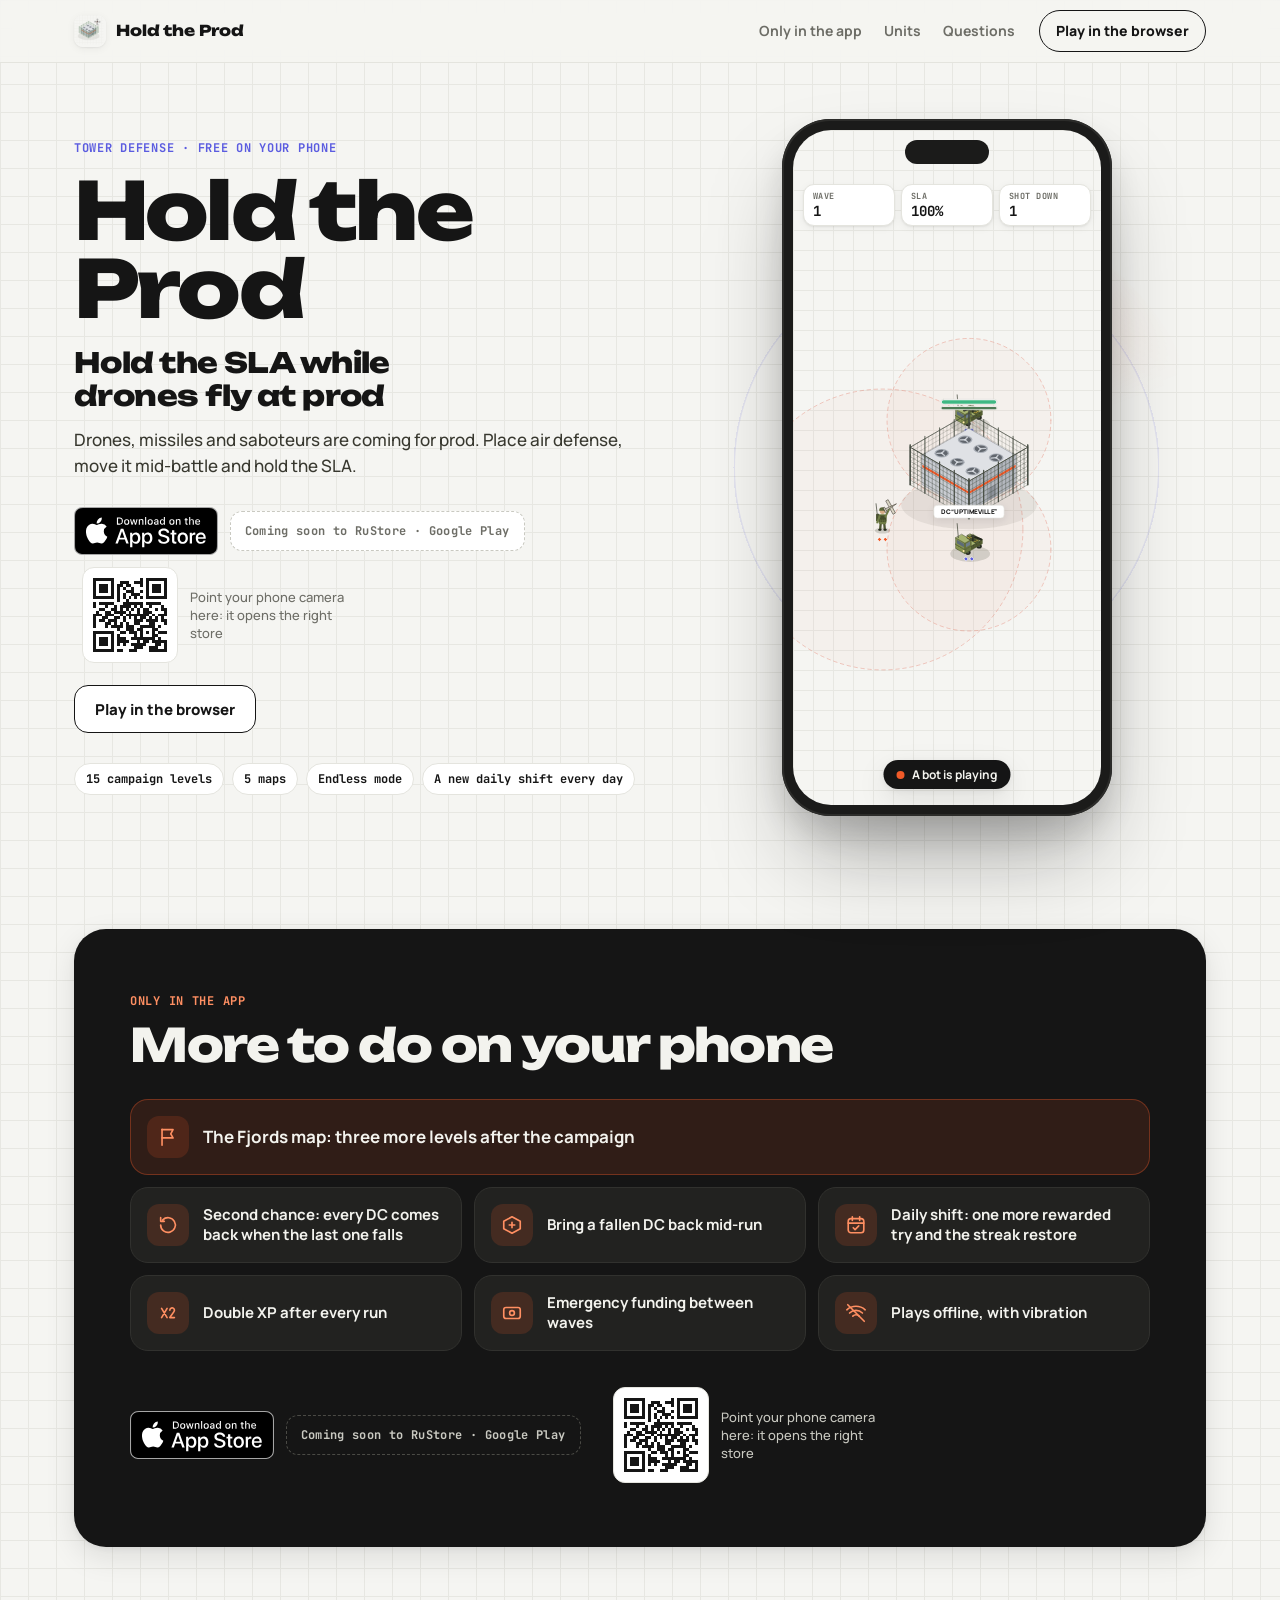
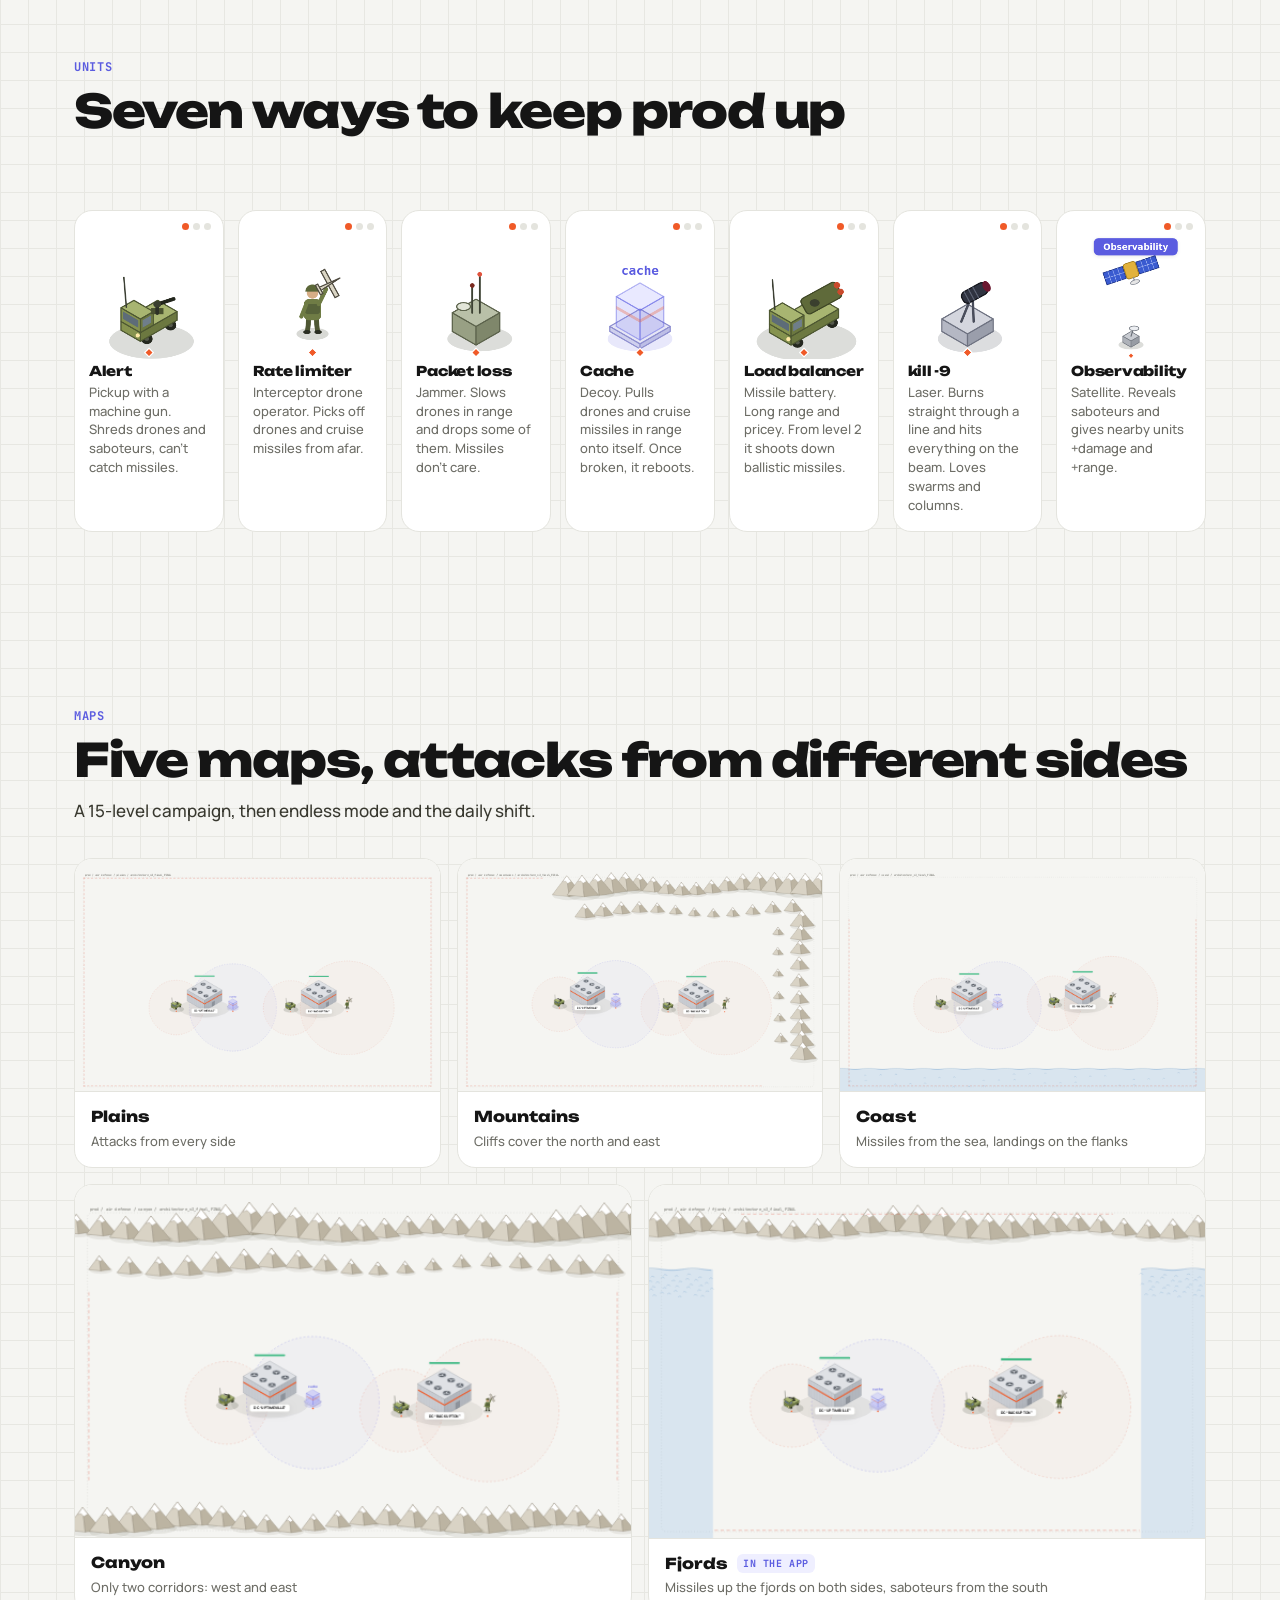
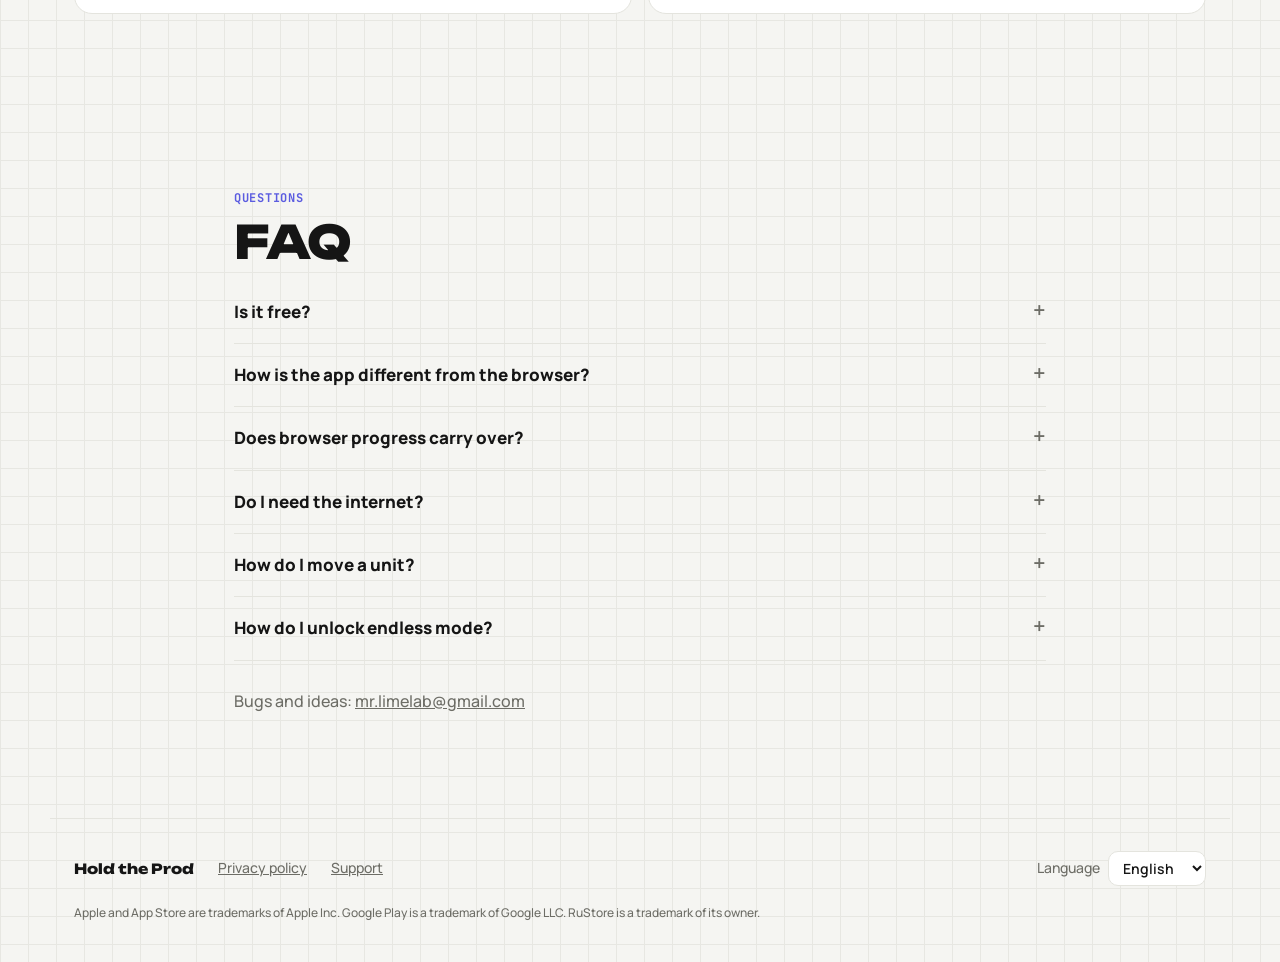
==== index.html @ 1a493202 "Обновление сайта" ====
<!doctype html>
<html lang="ru">
<head>
<meta charset="utf-8">
<meta name="viewport" content="width=device-width, initial-scale=1, viewport-fit=cover">
<title>Собес в бигтех — tower defense про оборону датацентра</title>
<meta name="description" content="Дроны, ракеты и диверсанты летят на прод. Расставляйте ПВО, двигайте её прямо в бою и держите SLA. Бесплатно в RuStore, App Store и Google Play.">
<meta name="theme-color" content="#f5f5f2">
<link rel="canonical" href="https://derzhiprod.ru/">
<link rel="icon" type="image/png" href="./assets/icon-192-Cb7BPJ0n.png">
<link rel="apple-touch-icon" href="./assets/apple-touch-icon-CulRi4L_.png">
<meta property="og:type" content="website">
<meta property="og:site_name" content="Собес в бигтех">
<meta property="og:title" content="Собес в бигтех — tower defense про оборону датацентра">
<meta property="og:description" content="Дроны, ракеты и диверсанты летят на прод. Расставляйте ПВО, двигайте её прямо в бою и держите SLA.">
<meta property="og:url" content="https://derzhiprod.ru/">
<meta property="og:image" content="https://derzhiprod.ru/og.png">
<meta property="og:image:width" content="1024">
<meta property="og:image:height" content="500">
<meta name="twitter:card" content="summary_large_image">
<meta name="apple-itunes-app" content="app-id=6823739955">
  <script type="module" crossorigin src="./assets/index-CvbjSA_q.js"></script>
  <link rel="modulepreload" crossorigin href="./assets/text-DWmyIHHG.js">
  <link rel="stylesheet" crossorigin href="./assets/text-DIE9NiNs.css">
</head>
<body data-landing>
<header class="nav">
  <a class="logo" href="./" aria-label="Собес в бигтех"><img src="./assets/icon-192-Cb7BPJ0n.png" alt="" width="32" height="32"><span data-ui="title">Собес в бигтех</span></a>
  <nav class="links">
    <a href="#app" data-t="app.eyebrow">Только в приложении</a>
    <a href="#units" data-t="units.eyebrow">Юниты</a>
    <a href="#faq" data-t="faq.eyebrow">Вопросы</a>
  </nav>
  <a class="nav-play" href="./play/" data-t="hero.playWeb">Играть в браузере</a>
</header>

<main>
  <section class="hero">
    <div class="hero-text">
      <div class="eyebrow" data-t="hero.eyebrow">Tower defense · бесплатно на телефоне</div>
      <h1 data-ui="title">Собес в бигтех</h1>
      <p class="tagline" data-t="hero.tagline">Держите SLA, пока на&nbsp;прод летят дроны</p>
      <p class="lead" data-ui="lead">Дроны, ракеты и диверсанты идут на прод. Расставляйте ПВО, двигайте её прямо в бою и держите SLA.</p>
      <div class="get" id="heroGet">
        <noscript>
          <a href="https://www.rustore.ru/catalog/app/ru.gomerge.holdtheprod">RuStore</a> ·
          <a href="https://apps.apple.com/app/id6823739955">App Store</a> ·
          <a href="https://play.google.com/store/apps/details?id=ru.gomerge.holdtheprod">Google Play</a>
        </noscript>
      </div>
      <div class="web">
        <a class="play" id="play" href="./play/" data-t="hero.playWeb">Играть в браузере</a>
      </div>
      <ul class="facts">
        <li data-t="facts.0">15 уровней кампании</li>
        <li data-t="facts.1">5 карт</li>
        <li data-t="facts.2">Бесконечный режим</li>
        <li data-t="facts.3">Смена дня каждый день</li>
      </ul>
    </div>

    <div class="stage">
      <div class="radar" aria-hidden="true"></div>
      <div class="phone">
        <div class="screen">
          <canvas id="battle" aria-label="Бой, который играет бот"></canvas>
          <div class="phud" aria-hidden="true">
            <span><small data-ui="wave">Волна</small><b id="hWave">0</b></span>
            <span><small>SLA</small><b id="hSla">100%</b></span>
            <span><small data-ui="kills">Сбито</small><b id="hKills">0</b></span>
          </div>
          <div class="live"><i></i><span data-t="hero.bot">Играет бот</span></div>
          <div class="bot-end" id="botEnd" hidden><b id="botEndText"></b><div class="get" id="endGet"></div></div>
          <button class="watch" id="watch" type="button" hidden data-t="hero.watch">▶ Смотреть бой</button>
        </div>
      </div>
    </div>
  </section>

  <section class="sec app" id="app">
    <div class="eyebrow" data-t="app.eyebrow">Только в приложении</div>
    <h2 data-t="app.title">Больше возможностей в телефоне</h2>
    <ul class="perks" id="perks"></ul>
    <div class="get-row"><div class="get" id="appGet"></div><figure class="qr" id="appQr" hidden></figure></div>
  </section>

  <section class="sec" id="units">
    <div class="eyebrow" data-t="units.eyebrow">Юниты</div>
    <h2 data-t="units.title">Семь способов не уронить прод</h2>
    <p class="sec-lead" data-t="units.lead">Каждый юнит качается до 3-го уровня. Наведите на карточку или коснитесь её, чтобы увидеть уровни.</p>
    <div class="units" id="unitCards"></div>
  </section>

  <section class="sec" id="maps">
    <div class="eyebrow" data-t="maps.eyebrow">Карты</div>
    <h2 data-t="maps.title">Пять карт, атаки с разных сторон</h2>
    <p class="sec-lead" data-t="maps.lead">Кампания из 15 уровней, а после неё — бесконечный режим и ежедневная смена.</p>
    <div class="maps" id="mapThumbs"></div>
  </section>

  <section class="sec faq" id="faq">
    <div class="eyebrow" data-t="faq.eyebrow">Вопросы</div>
    <h2 data-t="faq.title">Частые вопросы</h2>
    <details><summary data-t="faq.items.0.0">Это бесплатно?</summary><p data-t="faq.items.0.1">Да, игра бесплатная.</p></details>
    <details><summary data-t="faq.items.1.0">Чем приложение отличается от браузера?</summary><p data-t="faq.items.1.1">Игра та же, но в приложении есть карта «Фьорды» — ещё три уровня после кампании. Ещё там есть второй шанс, можно поднять упавший ДЦ и взять лишнюю попытку в «Смене дня». И оно работает без интернета.</p></details>
    <details><summary data-t="faq.items.2.0">Перенесётся ли прогресс из браузера?</summary><p data-t="faq.items.2.1">Нет. Прогресс хранится на устройстве, в приложении карьера начнётся заново.</p></details>
    <details><summary data-t="faq.items.3.0">Нужен ли интернет?</summary><p data-t="faq.items.3.1">В приложении нет, игра полностью работает офлайн.</p></details>
    <details><summary data-t="faq.items.4.0">Как переставить юнит?</summary><p data-t="faq.items.4.1">Перетащите его на новое место. Там он несколько секунд разворачивается и не стреляет, это видно по кольцу над ним.</p></details>
    <details><summary data-t="faq.items.5.0">Как открыть бесконечный режим?</summary><p data-t="faq.items.5.1">Пройдите три уровня карты «Равнина» в кампании.</p></details>
    <p class="contact"><span data-t="faq.contact">Ошибки и предложения:</span> <a href="mailto:mr.limelab@gmail.com">mr.limelab@gmail.com</a></p>
  </section>
</main>

<footer class="foot">
  <div class="foot-row">
    <span class="logo-sm" data-ui="title">Собес в бигтех</span>
    <a href="./privacy.html" data-t="footer.privacy">Политика конфиденциальности</a>
    <a href="./info/" data-t="footer.support">Поддержка</a>
    <label class="lang"><span data-t="footer.lang">Язык</span> <select id="lang"></select></label>
  </div>
  <p class="legal" data-t="footer.legal">Apple и App Store — товарные знаки Apple Inc. Google Play — товарный знак Google LLC. RuStore — товарный знак своего правообладателя.</p>
</footer>

<div class="dock" id="dock" hidden><div class="get" id="dockGet"></div></div>
</body>
</html>
---- assets/text-DIE9NiNs.css ----
@font-face{font-family:Unbounded;font-style:normal;font-display:swap;font-weight:700;src:url(./unbounded-cyrillic-700-normal-BnWDpkfm.woff2) format("woff2");unicode-range:U+0301,U+0400-045F,U+0490-0491,U+04B0-04B1,U+2116}@font-face{font-family:Unbounded;font-style:normal;font-display:swap;font-weight:700;src:url(./unbounded-latin-700-normal-CaoNriVp.woff2) format("woff2");unicode-range:U+0000-00FF,U+0131,U+0152-0153,U+02BB-02BC,U+02C6,U+02DA,U+02DC,U+0304,U+0308,U+0329,U+2000-206F,U+20AC,U+2122,U+2191,U+2193,U+2212,U+2215,U+FEFF,U+FFFD}@font-face{font-family:Unbounded;font-style:normal;font-display:swap;font-weight:800;src:url(./unbounded-cyrillic-800-normal--HlTIRd4.woff2) format("woff2");unicode-range:U+0301,U+0400-045F,U+0490-0491,U+04B0-04B1,U+2116}@font-face{font-family:Unbounded;font-style:normal;font-display:swap;font-weight:800;src:url(./unbounded-latin-800-normal-CN2Hxyoo.woff2) format("woff2");unicode-range:U+0000-00FF,U+0131,U+0152-0153,U+02BB-02BC,U+02C6,U+02DA,U+02DC,U+0304,U+0308,U+0329,U+2000-206F,U+20AC,U+2122,U+2191,U+2193,U+2212,U+2215,U+FEFF,U+FFFD}@font-face{font-family:Manrope;font-style:normal;font-display:swap;font-weight:500;src:url(./manrope-cyrillic-500-normal-B1OEZity.woff2) format("woff2");unicode-range:U+0301,U+0400-045F,U+0490-0491,U+04B0-04B1,U+2116}@font-face{font-family:Manrope;font-style:normal;font-display:swap;font-weight:500;src:url(./manrope-latin-500-normal-BYYD-dBL.woff2) format("woff2");unicode-range:U+0000-00FF,U+0131,U+0152-0153,U+02BB-02BC,U+02C6,U+02DA,U+02DC,U+0304,U+0308,U+0329,U+2000-206F,U+20AC,U+2122,U+2191,U+2193,U+2212,U+2215,U+FEFF,U+FFFD}@font-face{font-family:Manrope;font-style:normal;font-display:swap;font-weight:600;src:url(./manrope-cyrillic-600-normal-DvRl3Mj-.woff2) format("woff2");unicode-range:U+0301,U+0400-045F,U+0490-0491,U+04B0-04B1,U+2116}@font-face{font-family:Manrope;font-style:normal;font-display:swap;font-weight:600;src:url(./manrope-latin-600-normal-4f0koTD-.woff2) format("woff2");unicode-range:U+0000-00FF,U+0131,U+0152-0153,U+02BB-02BC,U+02C6,U+02DA,U+02DC,U+0304,U+0308,U+0329,U+2000-206F,U+20AC,U+2122,U+2191,U+2193,U+2212,U+2215,U+FEFF,U+FFFD}@font-face{font-family:Manrope;font-style:normal;font-display:swap;font-weight:700;src:url(./manrope-cyrillic-700-normal-Dw_fZAg2.woff2) format("woff2");unicode-range:U+0301,U+0400-045F,U+0490-0491,U+04B0-04B1,U+2116}@font-face{font-family:Manrope;font-style:normal;font-display:swap;font-weight:700;src:url(./manrope-latin-700-normal-BZp_XxE4.woff2) format("woff2");unicode-range:U+0000-00FF,U+0131,U+0152-0153,U+02BB-02BC,U+02C6,U+02DA,U+02DC,U+0304,U+0308,U+0329,U+2000-206F,U+20AC,U+2122,U+2191,U+2193,U+2212,U+2215,U+FEFF,U+FFFD}@font-face{font-family:Manrope;font-style:normal;font-display:swap;font-weight:800;src:url(./manrope-cyrillic-800-normal-AvdZ5mAV.woff2) format("woff2");unicode-range:U+0301,U+0400-045F,U+0490-0491,U+04B0-04B1,U+2116}@font-face{font-family:Manrope;font-style:normal;font-display:swap;font-weight:800;src:url(./manrope-latin-800-normal-BfWYOv1c.woff2) format("woff2");unicode-range:U+0000-00FF,U+0131,U+0152-0153,U+02BB-02BC,U+02C6,U+02DA,U+02DC,U+0304,U+0308,U+0329,U+2000-206F,U+20AC,U+2122,U+2191,U+2193,U+2212,U+2215,U+FEFF,U+FFFD}@font-face{font-family:JetBrains Mono;font-style:normal;font-display:swap;font-weight:500;src:url(./jetbrains-mono-cyrillic-500-normal-DmUKJPL_.woff2) format("woff2");unicode-range:U+0301,U+0400-045F,U+0490-0491,U+04B0-04B1,U+2116}@font-face{font-family:JetBrains Mono;font-style:normal;font-display:swap;font-weight:500;src:url(./jetbrains-mono-latin-500-normal-BWZEU5yA.woff2) format("woff2");unicode-range:U+0000-00FF,U+0131,U+0152-0153,U+02BB-02BC,U+02C6,U+02DA,U+02DC,U+0304,U+0308,U+0329,U+2000-206F,U+20AC,U+2122,U+2191,U+2193,U+2212,U+2215,U+FEFF,U+FFFD}@font-face{font-family:JetBrains Mono;font-style:normal;font-display:swap;font-weight:700;src:url(./jetbrains-mono-cyrillic-700-normal-BWTpRfYl.woff2) format("woff2");unicode-range:U+0301,U+0400-045F,U+0490-0491,U+04B0-04B1,U+2116}@font-face{font-family:JetBrains Mono;font-style:normal;font-display:swap;font-weight:700;src:url(./jetbrains-mono-latin-700-normal-BYuf6tUa.woff2) format("woff2");unicode-range:U+0000-00FF,U+0131,U+0152-0153,U+02BB-02BC,U+02C6,U+02DA,U+02DC,U+0304,U+0308,U+0329,U+2000-206F,U+20AC,U+2122,U+2191,U+2193,U+2212,U+2215,U+FEFF,U+FFFD}@font-face{font-family:Manrope;font-style:normal;font-display:swap;font-weight:500;src:url(./manrope-latin-ext-500-normal-dm74KBQw.woff2) format("woff2");unicode-range:U+20BD}@font-face{font-family:Manrope;font-style:normal;font-display:swap;font-weight:600;src:url(./manrope-latin-ext-600-normal-_gBojHdJ.woff2) format("woff2");unicode-range:U+20BD}@font-face{font-family:Manrope;font-style:normal;font-display:swap;font-weight:700;src:url(./manrope-latin-ext-700-normal-DYOwVNan.woff2) format("woff2");unicode-range:U+20BD}@font-face{font-family:Manrope;font-style:normal;font-display:swap;font-weight:800;src:url(./manrope-latin-ext-800-normal-DdFx7KEb.woff2) format("woff2");unicode-range:U+20BD}@font-face{font-family:JetBrains Mono;font-style:normal;font-display:swap;font-weight:500;src:url(./jetbrains-mono-latin-ext-500-normal-Cut-4mMH.woff2) format("woff2");unicode-range:U+20BD}@font-face{font-family:JetBrains Mono;font-style:normal;font-display:swap;font-weight:700;src:url(./jetbrains-mono-latin-ext-700-normal-CZipNAKV.woff2) format("woff2");unicode-range:U+20BD}:root{--paper:#f5f5f2;--grid:#e7e7e2;--ink:#151515;--muted:#6d6d66;--panel:#ffffff;--line:#e4e4de;--hover:#f3f3ef;--orange:#f05a28;--mint:#3fb883;--violet:#5b5ce0;--violet-soft:#efefff;--danger:#e0533d;--display:"Unbounded","Arial Black",system-ui,sans-serif;--body:"Manrope",system-ui,-apple-system,"Segoe UI",sans-serif;--mono:"JetBrains Mono",ui-monospace,Menlo,monospace;--sh-s:0 1px 2px rgba(20,20,20,.06),0 2px 8px rgba(20,20,20,.05);--sh-m:0 10px 30px rgba(20,20,20,.1),0 2px 6px rgba(20,20,20,.06);color-scheme:light}*{box-sizing:border-box}[hidden]{display:none!important}html{-webkit-text-size-adjust:100%;text-size-adjust:100%;scroll-behavior:smooth;scroll-padding-top:72px}body{margin:0;background-color:var(--paper);background-image:linear-gradient(var(--grid) 1px,transparent 1px),linear-gradient(90deg,var(--grid) 1px,transparent 1px);background-size:28px 28px;color:var(--ink);font:16px/1.55 var(--body);overflow-x:hidden}a{color:inherit}img{max-width:100%}button{font-family:inherit;color:inherit}:focus-visible{outline:2px solid var(--violet);outline-offset:3px;border-radius:6px}.eyebrow{font:700 12px var(--mono);letter-spacing:.06em;text-transform:uppercase;color:var(--violet)}.nav{position:sticky;top:0;z-index:20;display:flex;align-items:center;gap:24px;padding:10px max(24px,calc((100% - 1180px)/2 + 24px));background:#f5f5f2db;-webkit-backdrop-filter:blur(10px);backdrop-filter:blur(10px);border-bottom:1px solid var(--line)}.logo{display:flex;align-items:center;gap:10px;text-decoration:none;font:800 15px var(--display);letter-spacing:-.01em;white-space:nowrap}.logo img{border-radius:9px;box-shadow:var(--sh-s)}.links{display:flex;gap:22px;margin-left:auto}.links a{text-decoration:none;font-weight:700;font-size:14px;color:var(--muted)}.links a:hover{color:var(--ink)}.nav-play{text-decoration:none;font-weight:800;font-size:14px;padding:9px 16px;border-radius:999px;border:1.5px solid var(--ink);white-space:nowrap;transition:background .15s,color .15s}.nav-play:hover{background:var(--ink);color:var(--panel)}.hero{display:grid;grid-template-columns:minmax(0,1.05fr) minmax(0,.95fr);gap:40px;align-items:center;max-width:1180px;margin:0 auto;padding:40px 24px 72px;min-height:calc(100svh - 58px)}.hero h1{font:800 clamp(44px,6.2vw,84px)/.98 var(--display);letter-spacing:-.035em;margin:16px 0 18px;text-wrap:balance}.tagline{font:800 clamp(20px,2.2vw,28px)/1.2 var(--display);letter-spacing:-.02em;margin:0 0 14px;text-wrap:balance}.lead{font-size:17px;color:#38382f;max-width:50ch;margin:0 0 28px}.get{display:flex;flex-wrap:wrap;align-items:center;gap:12px}.badge{display:block;line-height:0;border-radius:9px;transition:transform .15s}.badge:hover{transform:translateY(-2px)}.badge img{height:48px;width:auto}.soon{display:inline-flex;align-items:center;min-height:40px;padding:6px 14px;border:1.5px dashed #c9c9c1;border-radius:12px;background:var(--panel);font:700 12px var(--mono);letter-spacing:.03em;color:var(--muted)}.qr{margin:0;display:flex;align-items:center;gap:12px;font-size:13px;line-height:1.4;color:var(--muted);max-width:270px}.qr img{width:96px;height:96px;flex:none;padding:4px;background:#fff;border:1px solid var(--line);border-radius:12px;image-rendering:pixelated}.hero .get .qr{margin-left:8px}.web{display:flex;flex-wrap:wrap;align-items:center;gap:8px 14px;margin-top:22px}.play{display:inline-flex;align-items:center;gap:10px;height:48px;padding:0 20px;border-radius:14px;border:1.5px solid var(--ink);font-weight:800;font-size:15px;text-decoration:none;background:var(--panel);transition:background .15s,color .15s}.play:hover,.no-store .play{background:var(--ink);color:var(--panel)}.no-store .play:before{content:"";width:9px;height:9px;border-radius:50%;background:var(--orange)}.facts{list-style:none;display:flex;flex-wrap:wrap;gap:8px;margin:30px 0 0;padding:0}.facts li{font:600 12px var(--mono);padding:7px 11px;border:1px solid var(--line);border-radius:999px;background:var(--panel)}.stage{position:relative;display:grid;place-items:center;min-height:min(720px,calc(100svh - 120px))}.radar{position:absolute;width:min(600px,100%);aspect-ratio:1;border-radius:50%;pointer-events:none;background:repeating-radial-gradient(circle,transparent 0 69px,rgba(91,92,224,.14) 70px 71px);-webkit-mask:radial-gradient(circle,#000 55%,transparent 72%);mask:radial-gradient(circle,#000 55%,transparent 72%)}.radar:after{content:"";position:absolute;inset:0;border-radius:50%;background:conic-gradient(from 0deg,#f05a2838,#f05a2800 70deg);animation:sweep 5s linear infinite}@keyframes sweep{to{transform:rotate(360deg)}}.phone{position:relative;width:min(330px,78vw);aspect-ratio:9/19;padding:11px;border-radius:48px;background:#1b1b1a;box-shadow:0 0 0 2px #2c2c2a inset,0 50px 90px -20px #14141461,0 18px 30px #1414141f;animation:float 7s ease-in-out infinite}.phone:before{content:"";position:absolute;z-index:3;top:21px;left:50%;width:84px;height:24px;margin-left:-42px;border-radius:14px;background:#1b1b1a}@keyframes float{50%{transform:translateY(-10px)}}.screen{position:relative;width:100%;height:100%;overflow:hidden;border-radius:38px;background-color:var(--paper);background-image:linear-gradient(var(--grid) 1px,transparent 1px),linear-gradient(90deg,var(--grid) 1px,transparent 1px);background-size:20px 20px}#battle{display:block;width:100%;height:100%}.phud{position:absolute;top:54px;left:10px;right:10px;display:flex;gap:6px;pointer-events:none}.phud span{flex:1;display:flex;flex-direction:column;padding:5px 9px;background:var(--panel);border:1px solid var(--line);border-radius:11px;box-shadow:var(--sh-s)}.phud small{font:700 8.5px var(--mono);letter-spacing:.06em;text-transform:uppercase;color:var(--muted)}.phud b{font:700 14px var(--mono);font-variant-numeric:tabular-nums}.live{position:absolute;left:50%;bottom:16px;transform:translate(-50%);display:flex;align-items:center;gap:8px;padding:6px 13px;border-radius:999px;background:var(--ink);color:#f3f3ee;font:700 12px var(--body);white-space:nowrap;box-shadow:var(--sh-m)}.live i{width:8px;height:8px;border-radius:50%;background:var(--orange);animation:blink 1.4s ease-in-out infinite}@keyframes blink{50%{opacity:.25}}.bot-end{position:absolute;inset:0;z-index:2;display:flex;flex-direction:column;align-items:center;justify-content:center;gap:16px;padding:28px;text-align:center;background:#f5f5f2e6;animation:fade .35s ease-out}.bot-end b{font:800 19px/1.25 var(--display);letter-spacing:-.02em;text-wrap:balance}.bot-end .get{justify-content:center}.bot-end .badge img{height:42px}.bot-end .soon{display:none}@keyframes fade{0%{opacity:0}}.watch{position:absolute;left:50%;top:50%;transform:translate(-50%,-50%);height:48px;padding:0 20px;border:0;border-radius:14px;background:var(--ink);color:var(--panel);font:800 15px var(--body);cursor:pointer;box-shadow:var(--sh-m)}.sec{max-width:1180px;margin:0 auto;padding:88px 24px}.sec h2{font:800 clamp(28px,3.6vw,46px)/1.05 var(--display);letter-spacing:-.03em;margin:12px 0 14px;text-wrap:balance}.sec-lead{max-width:62ch;color:#38382f;font-size:17px;margin:0 0 34px}.app{max-width:1132px;margin:24px auto;padding:64px 56px;border-radius:32px;background:var(--ink);color:#f3f3ee;box-shadow:var(--sh-m)}.app .eyebrow{color:#ff8f62}.app h2{margin-bottom:30px}.app .sec-lead{color:#c9c9c1}.perks{list-style:none;margin:0 0 36px;padding:0;display:grid;grid-template-columns:repeat(3,minmax(0,1fr));gap:12px}.perk{display:flex;align-items:center;gap:14px;padding:16px;border-radius:18px;background:#222220;border:1px solid #31312e;font-weight:700;font-size:15px;line-height:1.35}.perk.wide{grid-column:1/-1;background:#f05a281f;border-color:#f05a2859;font-size:17px}.pi{flex:none;display:grid;place-items:center;width:42px;height:42px;border-radius:12px;background:#f05a2829;color:#ff8f62}.pi svg{width:22px;height:22px;fill:none;stroke:currentColor;stroke-width:1.8;stroke-linecap:round;stroke-linejoin:round}.get-row{display:flex;flex-wrap:wrap;align-items:center;gap:20px 32px}.app .soon{background:transparent;border-color:#4a4a45;color:#c9c9c1}.app .qr{color:#c9c9c1}.units{display:grid;grid-template-columns:repeat(auto-fill,minmax(140px,1fr));gap:14px}.unit{position:relative;padding:10px 14px 16px;background:var(--panel);border:1px solid var(--line);border-radius:18px;cursor:pointer;transition:transform .2s,box-shadow .2s}.unit:hover{transform:translateY(-4px);box-shadow:var(--sh-m)}.unit canvas{display:block;width:100%;height:auto;aspect-ratio:130/150}.unit .lv{position:absolute;top:12px;right:12px;display:flex;gap:4px}.unit .lv i{width:7px;height:7px;border-radius:50%;background:var(--line)}.unit .lv i.on{background:var(--orange)}.unit h3{margin:4px 0;font:800 13.5px var(--display);letter-spacing:-.02em;overflow-wrap:break-word}.unit p{margin:0;font-size:13px;line-height:1.45;color:var(--muted)}.maps{display:grid;grid-template-columns:repeat(6,minmax(0,1fr));gap:16px}.map{grid-column:span 2}.map:nth-child(n+4){grid-column:span 3}.map{margin:0;overflow:hidden;background:var(--panel);border:1px solid var(--line);border-radius:18px}.map canvas{display:block;width:100%;height:auto;aspect-ratio:520/330;background:var(--paper)}.map figcaption{padding:12px 16px 16px;border-top:1px solid var(--line)}.map b{font:800 15px var(--display)}.map i{font:700 10px var(--mono);font-style:normal;text-transform:uppercase;letter-spacing:.06em;color:var(--violet);background:var(--violet-soft);padding:3px 6px;border-radius:6px;margin-left:6px;vertical-align:2px}.map span{display:block;font-size:13px;color:var(--muted);margin-top:2px}.faq{max-width:860px}.faq details{border-bottom:1px solid var(--line)}.faq summary{list-style:none;cursor:pointer;display:flex;justify-content:space-between;gap:16px;padding:18px 0;font-weight:800;font-size:17px}.faq summary::-webkit-details-marker{display:none}.faq summary:after{content:"+";font:600 22px/1 var(--body);color:var(--muted);transition:transform .2s}.faq details[open] summary:after{transform:rotate(45deg)}.faq details p{margin:0 0 18px;color:#38382f;max-width:65ch}.contact{margin-top:28px;color:var(--muted)}.foot{max-width:1180px;margin:0 auto;padding:32px 24px 40px;border-top:1px solid var(--line)}.foot-row{display:flex;flex-wrap:wrap;align-items:center;gap:12px 24px;font-size:14px}.foot-row a{color:var(--muted)}.logo-sm{font:800 14px var(--display)}.lang{margin-left:auto;display:flex;align-items:center;gap:8px;color:var(--muted)}.lang select{font:600 14px var(--body);padding:6px 10px;border-radius:10px;border:1px solid var(--line);background:var(--panel);color:var(--ink)}.legal{font-size:12px;color:var(--muted);margin:18px 0 0}.dock{position:fixed;z-index:30;left:12px;right:12px;bottom:max(12px,env(safe-area-inset-bottom));display:flex;justify-content:center;padding:10px;border-radius:18px;background:#fffffff0;-webkit-backdrop-filter:blur(10px);backdrop-filter:blur(10px);border:1px solid var(--line);box-shadow:var(--sh-m);animation:up .3s ease-out}.dock .get{justify-content:center}.dock .soon{display:none}@keyframes up{0%{transform:translateY(120%)}}.pre{opacity:0;transform:translateY(18px);transition:opacity .6s ease,transform .6s cubic-bezier(.2,.7,.2,1)}.pre.in{opacity:1;transform:none}.perk:nth-child(3n+2),.unit:nth-child(4n+2),.map:nth-child(3n+2){transition-delay:.08s}.perk:nth-child(3n),.unit:nth-child(4n+3),.map:nth-child(3n){transition-delay:.16s}.unit:nth-child(4n){transition-delay:.24s}@media(max-width:860px){.nav{gap:12px;padding:10px 16px}.links{display:none}.nav-play{margin-left:auto;padding:8px 12px;font-size:13px}.hero{grid-template-columns:minmax(0,1fr);gap:0;padding:18px 16px 40px;min-height:0}.hero-text{display:contents}.hero .eyebrow{order:1}.hero h1{order:2;font-size:clamp(38px,11vw,56px);margin:10px 0}.tagline{order:3;font-size:19px}.stage{order:4;min-height:0;margin:6px 0 18px}.hero .get{order:5}.web{order:6;margin-top:16px}.lead{order:7;margin:22px 0 0;font-size:16px}.facts{order:8;margin-top:18px}.radar{display:none}.phone{width:100%;aspect-ratio:auto;height:min(56svh,520px);padding:0;border-radius:24px;background:none;box-shadow:var(--sh-m);animation:none}.phone:before{display:none}.screen{border-radius:24px;border:1px solid var(--line)}.phud{top:10px}.badge img{height:52px}.sec{padding:56px 16px}.app{margin:8px;padding:40px 20px;border-radius:24px}.perks{grid-template-columns:minmax(0,1fr)}.units{grid-template-columns:repeat(2,minmax(0,1fr));gap:10px}.maps{grid-template-columns:minmax(0,1fr)}.map,.map:nth-child(n+4){grid-column:auto}.foot{padding-bottom:110px}.lang{margin-left:0}}@media(prefers-reduced-motion:reduce){html{scroll-behavior:auto}.radar:after,.phone,.live i,.bot-end,.dock{animation:none}.pre{opacity:1;transform:none;transition:none}}.get-page{min-height:100svh;display:flex;flex-direction:column;align-items:center;justify-content:center;gap:16px;padding:24px;text-align:center}.get-page h1{margin:0;font:800 28px/1.1 var(--display);letter-spacing:-.02em}.get-page p{margin:0;color:var(--muted)}.get-page .get{justify-content:center}.get-icon{border-radius:22px;box-shadow:var(--sh-m)}
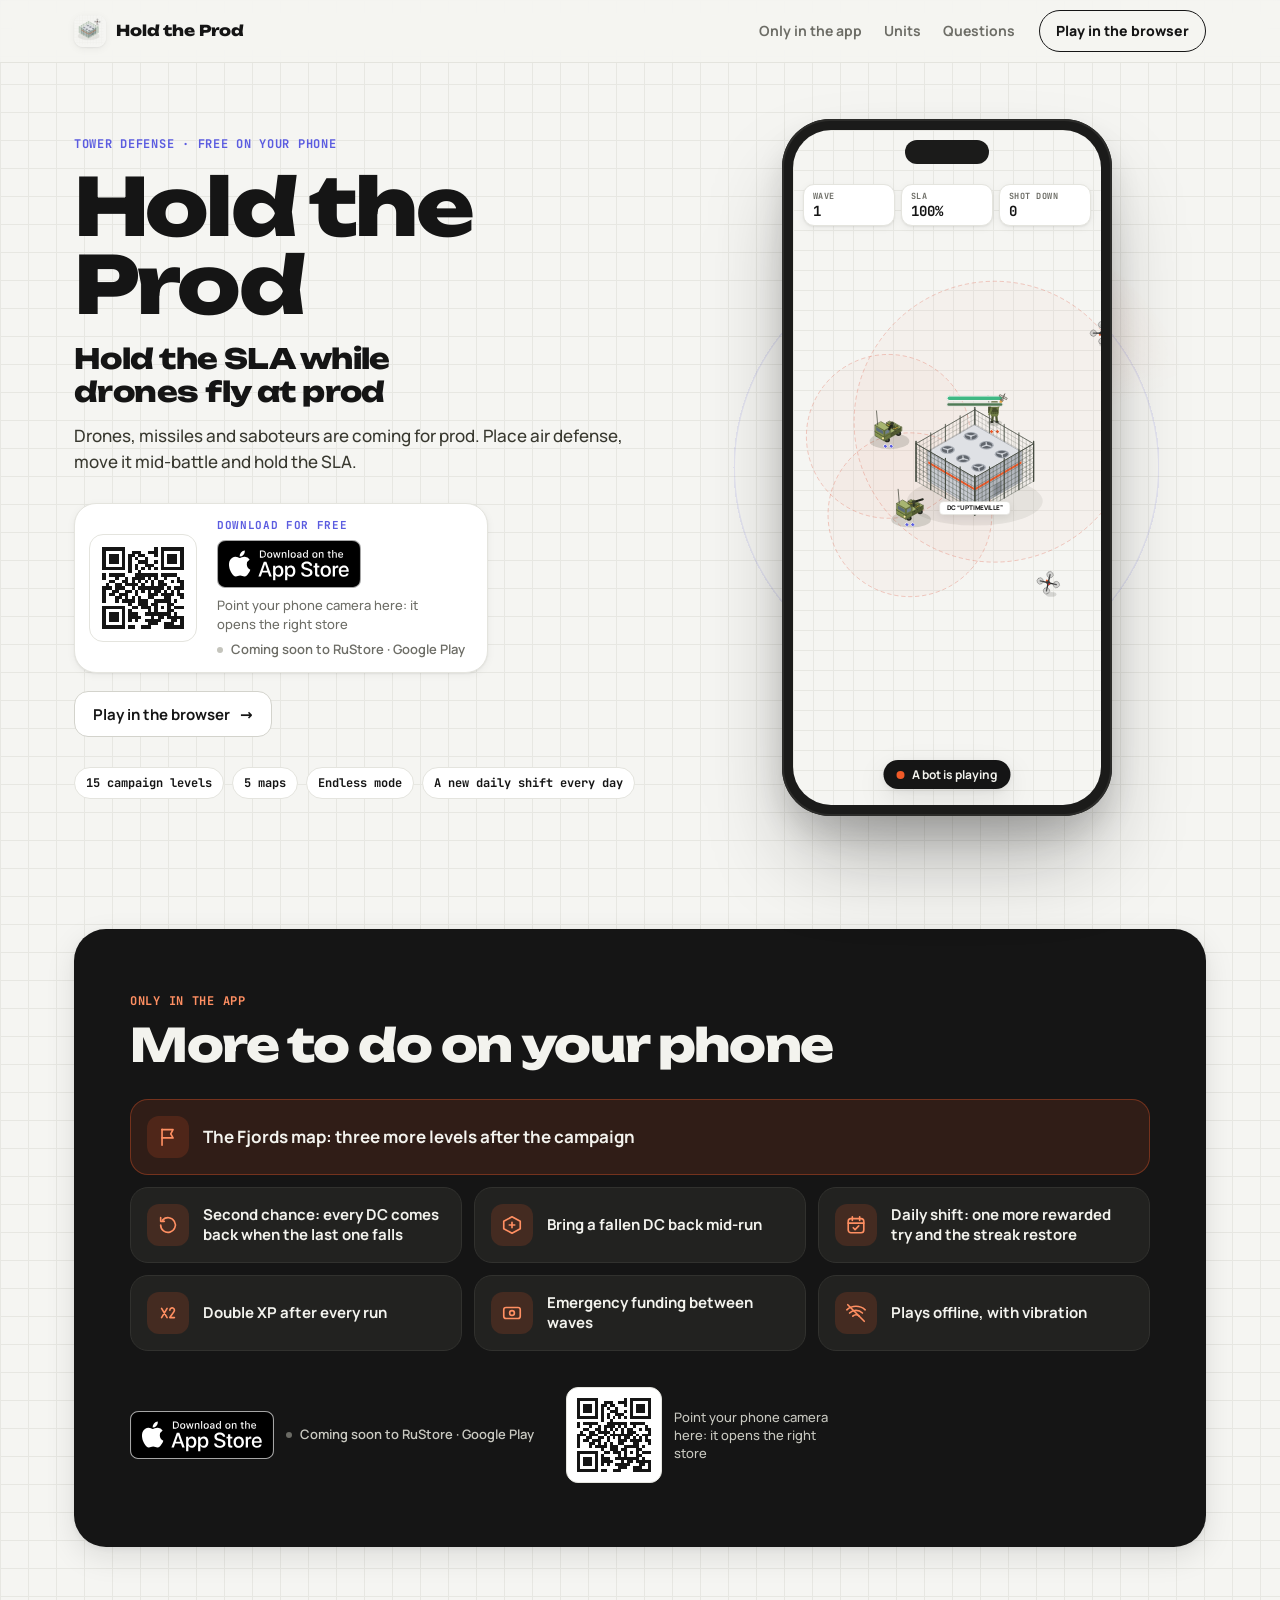
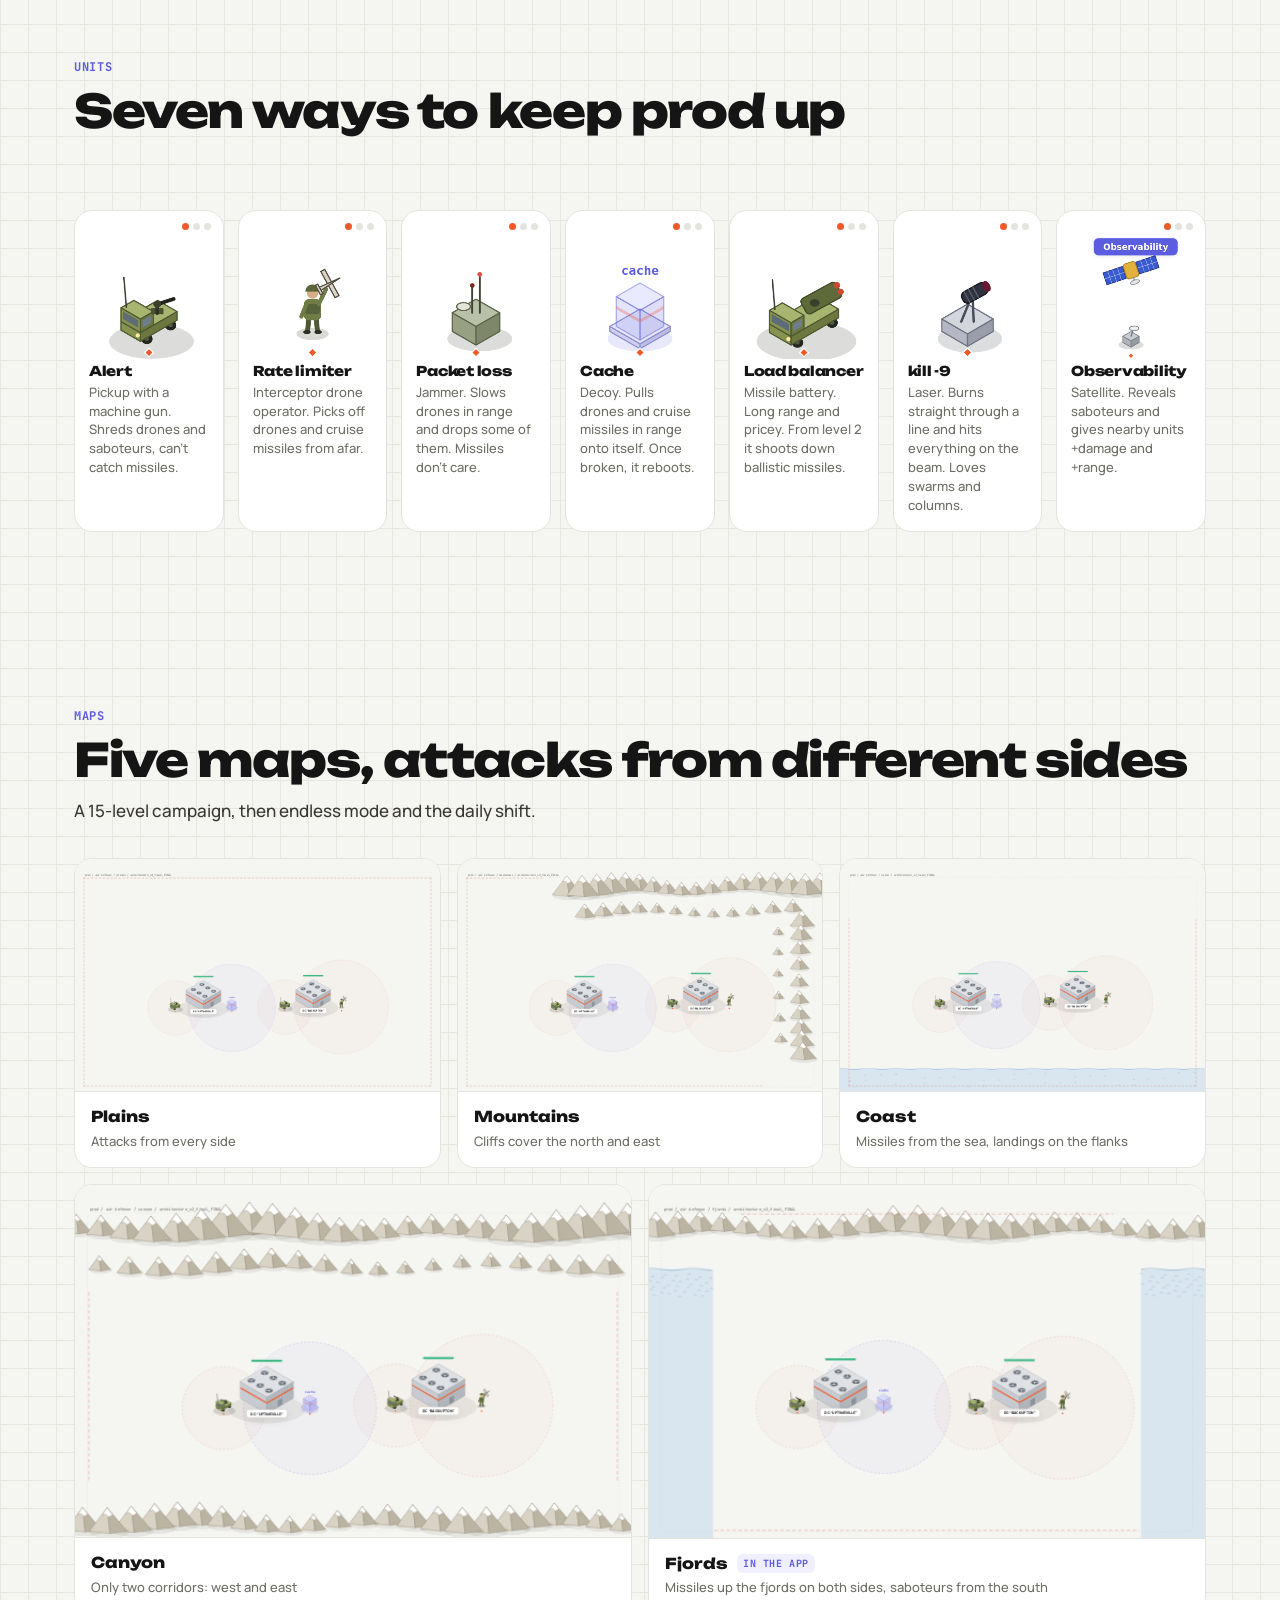
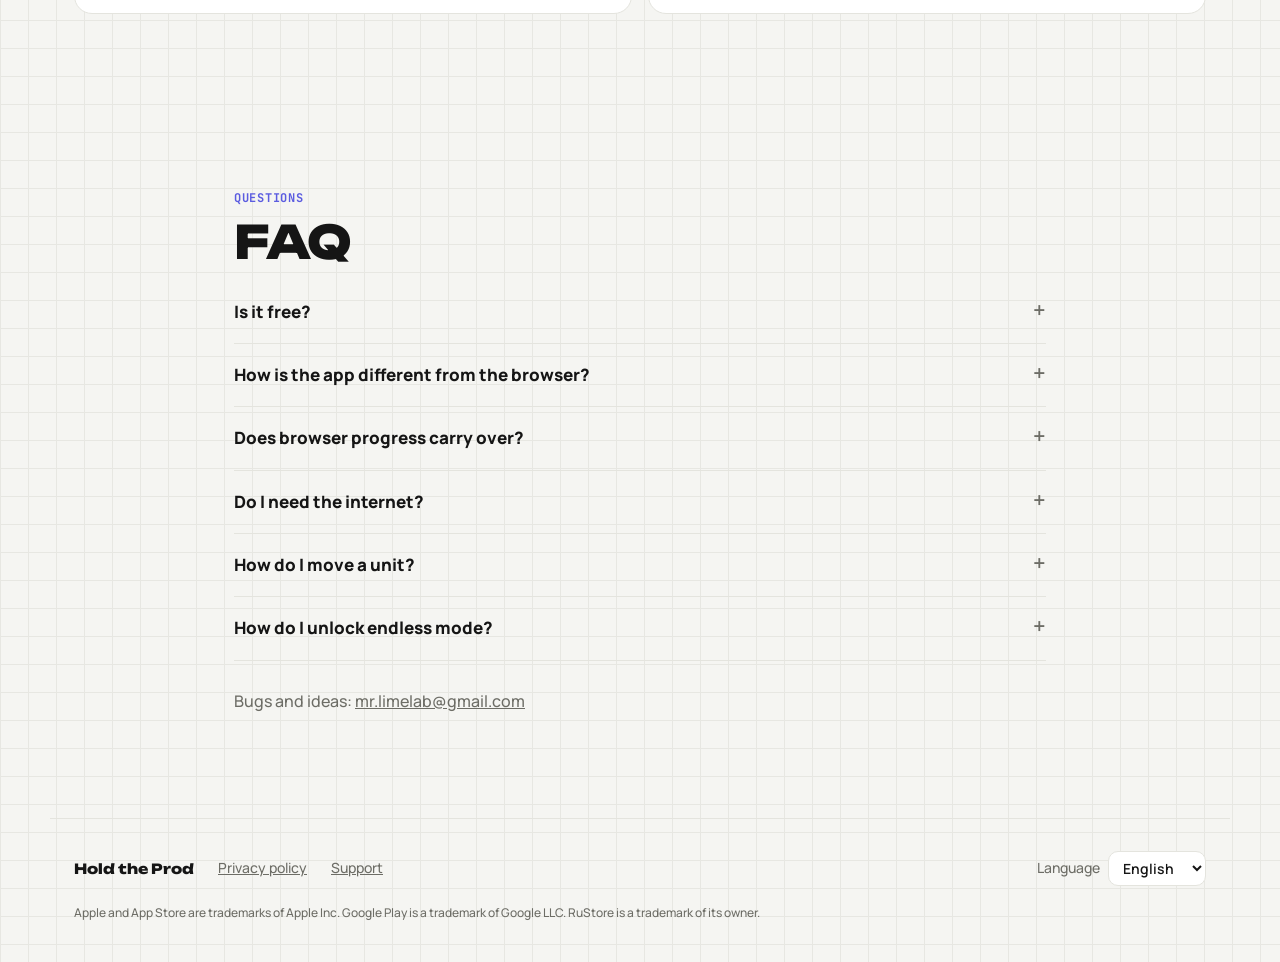
==== commit 0901206d: "Обновление сайта" ====
--- a/index.html
+++ b/index.html
@@ -19,9 +19,9 @@
 <meta property="og:image:height" content="500">
 <meta name="twitter:card" content="summary_large_image">
 <meta name="apple-itunes-app" content="app-id=6823739955">
-  <script type="module" crossorigin src="./assets/index-CvbjSA_q.js"></script>
-  <link rel="modulepreload" crossorigin href="./assets/text-DWmyIHHG.js">
-  <link rel="stylesheet" crossorigin href="./assets/text-DIE9NiNs.css">
+  <script type="module" crossorigin src="./assets/index-D5YZamWx.js"></script>
+  <link rel="modulepreload" crossorigin href="./assets/text-o81k3Hlo.js">
+  <link rel="stylesheet" crossorigin href="./assets/text-f6hk7N0g.css">
 </head>
 <body data-landing>
 <header class="nav">
@@ -41,7 +41,7 @@
       <h1 data-ui="title">Собес в бигтех</h1>
       <p class="tagline" data-t="hero.tagline">Держите SLA, пока на&nbsp;прод летят дроны</p>
       <p class="lead" data-ui="lead">Дроны, ракеты и диверсанты идут на прод. Расставляйте ПВО, двигайте её прямо в бою и держите SLA.</p>
-      <div class="get" id="heroGet">
+      <div class="hero-get" id="heroGet">
         <noscript>
           <a href="https://www.rustore.ru/catalog/app/ru.gomerge.holdtheprod">RuStore</a> ·
           <a href="https://apps.apple.com/app/id6823739955">App Store</a> ·
--- a/assets/text-f6hk7N0g.css
+++ b/assets/text-f6hk7N0g.css
@@ -0,0 +1 @@
+@font-face{font-family:Unbounded;font-style:normal;font-display:swap;font-weight:700;src:url(./unbounded-cyrillic-700-normal-BnWDpkfm.woff2) format("woff2");unicode-range:U+0301,U+0400-045F,U+0490-0491,U+04B0-04B1,U+2116}@font-face{font-family:Unbounded;font-style:normal;font-display:swap;font-weight:700;src:url(./unbounded-latin-700-normal-CaoNriVp.woff2) format("woff2");unicode-range:U+0000-00FF,U+0131,U+0152-0153,U+02BB-02BC,U+02C6,U+02DA,U+02DC,U+0304,U+0308,U+0329,U+2000-206F,U+20AC,U+2122,U+2191,U+2193,U+2212,U+2215,U+FEFF,U+FFFD}@font-face{font-family:Unbounded;font-style:normal;font-display:swap;font-weight:800;src:url(./unbounded-cyrillic-800-normal--HlTIRd4.woff2) format("woff2");unicode-range:U+0301,U+0400-045F,U+0490-0491,U+04B0-04B1,U+2116}@font-face{font-family:Unbounded;font-style:normal;font-display:swap;font-weight:800;src:url(./unbounded-latin-800-normal-CN2Hxyoo.woff2) format("woff2");unicode-range:U+0000-00FF,U+0131,U+0152-0153,U+02BB-02BC,U+02C6,U+02DA,U+02DC,U+0304,U+0308,U+0329,U+2000-206F,U+20AC,U+2122,U+2191,U+2193,U+2212,U+2215,U+FEFF,U+FFFD}@font-face{font-family:Manrope;font-style:normal;font-display:swap;font-weight:500;src:url(./manrope-cyrillic-500-normal-B1OEZity.woff2) format("woff2");unicode-range:U+0301,U+0400-045F,U+0490-0491,U+04B0-04B1,U+2116}@font-face{font-family:Manrope;font-style:normal;font-display:swap;font-weight:500;src:url(./manrope-latin-500-normal-BYYD-dBL.woff2) format("woff2");unicode-range:U+0000-00FF,U+0131,U+0152-0153,U+02BB-02BC,U+02C6,U+02DA,U+02DC,U+0304,U+0308,U+0329,U+2000-206F,U+20AC,U+2122,U+2191,U+2193,U+2212,U+2215,U+FEFF,U+FFFD}@font-face{font-family:Manrope;font-style:normal;font-display:swap;font-weight:600;src:url(./manrope-cyrillic-600-normal-DvRl3Mj-.woff2) format("woff2");unicode-range:U+0301,U+0400-045F,U+0490-0491,U+04B0-04B1,U+2116}@font-face{font-family:Manrope;font-style:normal;font-display:swap;font-weight:600;src:url(./manrope-latin-600-normal-4f0koTD-.woff2) format("woff2");unicode-range:U+0000-00FF,U+0131,U+0152-0153,U+02BB-02BC,U+02C6,U+02DA,U+02DC,U+0304,U+0308,U+0329,U+2000-206F,U+20AC,U+2122,U+2191,U+2193,U+2212,U+2215,U+FEFF,U+FFFD}@font-face{font-family:Manrope;font-style:normal;font-display:swap;font-weight:700;src:url(./manrope-cyrillic-700-normal-Dw_fZAg2.woff2) format("woff2");unicode-range:U+0301,U+0400-045F,U+0490-0491,U+04B0-04B1,U+2116}@font-face{font-family:Manrope;font-style:normal;font-display:swap;font-weight:700;src:url(./manrope-latin-700-normal-BZp_XxE4.woff2) format("woff2");unicode-range:U+0000-00FF,U+0131,U+0152-0153,U+02BB-02BC,U+02C6,U+02DA,U+02DC,U+0304,U+0308,U+0329,U+2000-206F,U+20AC,U+2122,U+2191,U+2193,U+2212,U+2215,U+FEFF,U+FFFD}@font-face{font-family:Manrope;font-style:normal;font-display:swap;font-weight:800;src:url(./manrope-cyrillic-800-normal-AvdZ5mAV.woff2) format("woff2");unicode-range:U+0301,U+0400-045F,U+0490-0491,U+04B0-04B1,U+2116}@font-face{font-family:Manrope;font-style:normal;font-display:swap;font-weight:800;src:url(./manrope-latin-800-normal-BfWYOv1c.woff2) format("woff2");unicode-range:U+0000-00FF,U+0131,U+0152-0153,U+02BB-02BC,U+02C6,U+02DA,U+02DC,U+0304,U+0308,U+0329,U+2000-206F,U+20AC,U+2122,U+2191,U+2193,U+2212,U+2215,U+FEFF,U+FFFD}@font-face{font-family:JetBrains Mono;font-style:normal;font-display:swap;font-weight:500;src:url(./jetbrains-mono-cyrillic-500-normal-DmUKJPL_.woff2) format("woff2");unicode-range:U+0301,U+0400-045F,U+0490-0491,U+04B0-04B1,U+2116}@font-face{font-family:JetBrains Mono;font-style:normal;font-display:swap;font-weight:500;src:url(./jetbrains-mono-latin-500-normal-BWZEU5yA.woff2) format("woff2");unicode-range:U+0000-00FF,U+0131,U+0152-0153,U+02BB-02BC,U+02C6,U+02DA,U+02DC,U+0304,U+0308,U+0329,U+2000-206F,U+20AC,U+2122,U+2191,U+2193,U+2212,U+2215,U+FEFF,U+FFFD}@font-face{font-family:JetBrains Mono;font-style:normal;font-display:swap;font-weight:700;src:url(./jetbrains-mono-cyrillic-700-normal-BWTpRfYl.woff2) format("woff2");unicode-range:U+0301,U+0400-045F,U+0490-0491,U+04B0-04B1,U+2116}@font-face{font-family:JetBrains Mono;font-style:normal;font-display:swap;font-weight:700;src:url(./jetbrains-mono-latin-700-normal-BYuf6tUa.woff2) format("woff2");unicode-range:U+0000-00FF,U+0131,U+0152-0153,U+02BB-02BC,U+02C6,U+02DA,U+02DC,U+0304,U+0308,U+0329,U+2000-206F,U+20AC,U+2122,U+2191,U+2193,U+2212,U+2215,U+FEFF,U+FFFD}@font-face{font-family:Manrope;font-style:normal;font-display:swap;font-weight:500;src:url(./manrope-latin-ext-500-normal-dm74KBQw.woff2) format("woff2");unicode-range:U+20BD}@font-face{font-family:Manrope;font-style:normal;font-display:swap;font-weight:600;src:url(./manrope-latin-ext-600-normal-_gBojHdJ.woff2) format("woff2");unicode-range:U+20BD}@font-face{font-family:Manrope;font-style:normal;font-display:swap;font-weight:700;src:url(./manrope-latin-ext-700-normal-DYOwVNan.woff2) format("woff2");unicode-range:U+20BD}@font-face{font-family:Manrope;font-style:normal;font-display:swap;font-weight:800;src:url(./manrope-latin-ext-800-normal-DdFx7KEb.woff2) format("woff2");unicode-range:U+20BD}@font-face{font-family:JetBrains Mono;font-style:normal;font-display:swap;font-weight:500;src:url(./jetbrains-mono-latin-ext-500-normal-Cut-4mMH.woff2) format("woff2");unicode-range:U+20BD}@font-face{font-family:JetBrains Mono;font-style:normal;font-display:swap;font-weight:700;src:url(./jetbrains-mono-latin-ext-700-normal-CZipNAKV.woff2) format("woff2");unicode-range:U+20BD}:root{--paper:#f5f5f2;--grid:#e7e7e2;--ink:#151515;--muted:#6d6d66;--panel:#ffffff;--line:#e4e4de;--hover:#f3f3ef;--orange:#f05a28;--mint:#3fb883;--violet:#5b5ce0;--violet-soft:#efefff;--danger:#e0533d;--display:"Unbounded","Arial Black",system-ui,sans-serif;--body:"Manrope",system-ui,-apple-system,"Segoe UI",sans-serif;--mono:"JetBrains Mono",ui-monospace,Menlo,monospace;--sh-s:0 1px 2px rgba(20,20,20,.06),0 2px 8px rgba(20,20,20,.05);--sh-m:0 10px 30px rgba(20,20,20,.1),0 2px 6px rgba(20,20,20,.06);color-scheme:light}*{box-sizing:border-box}[hidden]{display:none!important}html{-webkit-text-size-adjust:100%;text-size-adjust:100%;scroll-behavior:smooth;scroll-padding-top:72px}body{margin:0;background-color:var(--paper);background-image:linear-gradient(var(--grid) 1px,transparent 1px),linear-gradient(90deg,var(--grid) 1px,transparent 1px);background-size:28px 28px;color:var(--ink);font:16px/1.55 var(--body);overflow-x:hidden}a{color:inherit}img{max-width:100%}button{font-family:inherit;color:inherit}:focus-visible{outline:2px solid var(--violet);outline-offset:3px;border-radius:6px}.eyebrow{font:700 12px var(--mono);letter-spacing:.06em;text-transform:uppercase;color:var(--violet)}.nav{position:sticky;top:0;z-index:20;display:flex;align-items:center;gap:24px;padding:10px max(24px,calc((100% - 1180px)/2 + 24px));background:#f5f5f2db;-webkit-backdrop-filter:blur(10px);backdrop-filter:blur(10px);border-bottom:1px solid var(--line)}.logo{display:flex;align-items:center;gap:10px;text-decoration:none;font:800 15px var(--display);letter-spacing:-.01em;white-space:nowrap}.logo img{border-radius:9px;box-shadow:var(--sh-s)}.links{display:flex;gap:22px;margin-left:auto}.links a{text-decoration:none;font-weight:700;font-size:14px;color:var(--muted)}.links a:hover{color:var(--ink)}.nav-play{text-decoration:none;font-weight:800;font-size:14px;padding:9px 16px;border-radius:999px;border:1.5px solid var(--ink);white-space:nowrap;transition:background .15s,color .15s}.nav-play:hover{background:var(--ink);color:var(--panel)}.hero{display:grid;grid-template-columns:minmax(0,1.05fr) minmax(0,.95fr);gap:40px;align-items:center;max-width:1180px;margin:0 auto;padding:40px 24px 72px;min-height:calc(100svh - 58px)}.hero h1{font:800 clamp(44px,6.2vw,84px)/.98 var(--display);letter-spacing:-.035em;margin:16px 0 18px;text-wrap:balance}.tagline{font:800 clamp(20px,2.2vw,28px)/1.2 var(--display);letter-spacing:-.02em;margin:0 0 14px;text-wrap:balance}.lead{font-size:17px;color:#38382f;max-width:50ch;margin:0 0 28px}.get{display:flex;flex-wrap:wrap;align-items:center;gap:12px}.badge{display:block;line-height:0;border-radius:9px;transition:transform .15s}.badge:hover{transform:translateY(-2px)}.badge img{height:48px;width:auto}.soon{margin:0;display:inline-flex;align-items:center;gap:8px;font-size:13px;font-weight:600;line-height:1.35;color:var(--muted)}.soon:before{content:"";width:6px;height:6px;flex:none;border-radius:50%;background:#c4c4bc}.qr{margin:0;display:flex;align-items:center;gap:12px;font-size:13px;line-height:1.4;color:var(--muted);max-width:270px}.qr img{width:96px;height:96px;flex:none;padding:4px;background:#fff;border:1px solid var(--line);border-radius:12px;image-rendering:pixelated}.get-card{display:inline-flex;align-items:center;gap:20px;max-width:100%;padding:14px 22px 14px 14px;background:var(--panel);border:1px solid var(--line);border-radius:22px;box-shadow:var(--sh-s)}.qr-img{width:108px;height:108px;flex:none;padding:6px;background:#fff;border:1px solid var(--line);border-radius:14px;image-rendering:pixelated}.get-main{display:flex;flex-direction:column;align-items:flex-start;gap:8px;min-width:0}.get-label{font:700 11px var(--mono);letter-spacing:.06em;text-transform:uppercase;color:var(--violet)}.get-note{margin:0;font-size:13px;line-height:1.4;color:var(--muted);max-width:30ch}.web{display:flex;flex-wrap:wrap;align-items:center;gap:8px 14px;margin-top:18px}.play{display:inline-flex;align-items:center;gap:10px;height:46px;padding:0 18px;border-radius:14px;border:1.5px solid #d3d3cc;font-weight:700;font-size:15px;text-decoration:none;background:var(--panel);transition:border-color .15s,background .15s,color .15s}.play:after{content:"→";font-weight:700;transition:transform .15s}.play:hover{border-color:var(--ink)}.play:hover:after{transform:translate(3px)}.no-store .play{background:var(--ink);border-color:var(--ink);color:var(--panel)}.no-store .play:before{content:"";width:9px;height:9px;border-radius:50%;background:var(--orange)}.facts{list-style:none;display:flex;flex-wrap:wrap;gap:8px;margin:30px 0 0;padding:0}.facts li{font:600 12px var(--mono);padding:7px 11px;border:1px solid var(--line);border-radius:999px;background:var(--panel)}.stage{position:relative;display:grid;place-items:center;min-height:min(720px,calc(100svh - 120px))}.radar{position:absolute;width:min(600px,100%);aspect-ratio:1;border-radius:50%;pointer-events:none;background:repeating-radial-gradient(circle,transparent 0 69px,rgba(91,92,224,.14) 70px 71px);-webkit-mask:radial-gradient(circle,#000 55%,transparent 72%);mask:radial-gradient(circle,#000 55%,transparent 72%)}.radar:after{content:"";position:absolute;inset:0;border-radius:50%;background:conic-gradient(from 0deg,#f05a2838,#f05a2800 70deg);animation:sweep 5s linear infinite}@keyframes sweep{to{transform:rotate(360deg)}}.phone{position:relative;width:min(330px,78vw);aspect-ratio:9/19;padding:11px;border-radius:48px;background:#1b1b1a;box-shadow:0 0 0 2px #2c2c2a inset,0 50px 90px -20px #14141461,0 18px 30px #1414141f;animation:float 7s ease-in-out infinite}.phone:before{content:"";position:absolute;z-index:3;top:21px;left:50%;width:84px;height:24px;margin-left:-42px;border-radius:14px;background:#1b1b1a}@keyframes float{50%{transform:translateY(-10px)}}.screen{position:relative;width:100%;height:100%;overflow:hidden;border-radius:38px;background-color:var(--paper);background-image:linear-gradient(var(--grid) 1px,transparent 1px),linear-gradient(90deg,var(--grid) 1px,transparent 1px);background-size:20px 20px}#battle{display:block;width:100%;height:100%}.phud{position:absolute;top:54px;left:10px;right:10px;display:flex;gap:6px;pointer-events:none}.phud span{flex:1;display:flex;flex-direction:column;padding:5px 9px;background:var(--panel);border:1px solid var(--line);border-radius:11px;box-shadow:var(--sh-s)}.phud small{font:700 8.5px var(--mono);letter-spacing:.06em;text-transform:uppercase;color:var(--muted)}.phud b{font:700 14px var(--mono);font-variant-numeric:tabular-nums}.live{position:absolute;left:50%;bottom:16px;transform:translate(-50%);display:flex;align-items:center;gap:8px;padding:6px 13px;border-radius:999px;background:var(--ink);color:#f3f3ee;font:700 12px var(--body);white-space:nowrap;box-shadow:var(--sh-m)}.live i{width:8px;height:8px;border-radius:50%;background:var(--orange);animation:blink 1.4s ease-in-out infinite}@keyframes blink{50%{opacity:.25}}.bot-end{position:absolute;inset:0;z-index:2;display:flex;flex-direction:column;align-items:center;justify-content:center;gap:16px;padding:28px;text-align:center;background:#f5f5f2e6;animation:fade .35s ease-out}.bot-end b{font:800 19px/1.25 var(--display);letter-spacing:-.02em;text-wrap:balance}.bot-end .get{justify-content:center}.bot-end .badge img{height:42px}.bot-end .soon{display:none}@keyframes fade{0%{opacity:0}}.watch{position:absolute;left:50%;top:50%;transform:translate(-50%,-50%);height:48px;padding:0 20px;border:0;border-radius:14px;background:var(--ink);color:var(--panel);font:800 15px var(--body);cursor:pointer;box-shadow:var(--sh-m)}.sec{max-width:1180px;margin:0 auto;padding:88px 24px}.sec h2{font:800 clamp(28px,3.6vw,46px)/1.05 var(--display);letter-spacing:-.03em;margin:12px 0 14px;text-wrap:balance}.sec-lead{max-width:62ch;color:#38382f;font-size:17px;margin:0 0 34px}.app{max-width:1132px;margin:24px auto;padding:64px 56px;border-radius:32px;background:var(--ink);color:#f3f3ee;box-shadow:var(--sh-m)}.app .eyebrow{color:#ff8f62}.app h2{margin-bottom:30px}.app .sec-lead{color:#c9c9c1}.perks{list-style:none;margin:0 0 36px;padding:0;display:grid;grid-template-columns:repeat(3,minmax(0,1fr));gap:12px}.perk{display:flex;align-items:center;gap:14px;padding:16px;border-radius:18px;background:#222220;border:1px solid #31312e;font-weight:700;font-size:15px;line-height:1.35}.perk.wide{grid-column:1/-1;background:#f05a281f;border-color:#f05a2859;font-size:17px}.pi{flex:none;display:grid;place-items:center;width:42px;height:42px;border-radius:12px;background:#f05a2829;color:#ff8f62}.pi svg{width:22px;height:22px;fill:none;stroke:currentColor;stroke-width:1.8;stroke-linecap:round;stroke-linejoin:round}.get-row{display:flex;flex-wrap:wrap;align-items:center;gap:20px 32px}.app .soon{color:#c9c9c1}.app .soon:before{background:#6a6a64}.app .qr{color:#c9c9c1}.units{display:grid;grid-template-columns:repeat(auto-fill,minmax(140px,1fr));gap:14px}.unit{position:relative;padding:10px 14px 16px;background:var(--panel);border:1px solid var(--line);border-radius:18px;cursor:pointer;transition:transform .2s,box-shadow .2s}.unit:hover{transform:translateY(-4px);box-shadow:var(--sh-m)}.unit canvas{display:block;width:100%;height:auto;aspect-ratio:130/150}.unit .lv{position:absolute;top:12px;right:12px;display:flex;gap:4px}.unit .lv i{width:7px;height:7px;border-radius:50%;background:var(--line)}.unit .lv i.on{background:var(--orange)}.unit h3{margin:4px 0;font:800 13.5px var(--display);letter-spacing:-.02em;overflow-wrap:break-word}.unit p{margin:0;font-size:13px;line-height:1.45;color:var(--muted)}.maps{display:grid;grid-template-columns:repeat(6,minmax(0,1fr));gap:16px}.map{grid-column:span 2}.map:nth-child(n+4){grid-column:span 3}.map{margin:0;overflow:hidden;background:var(--panel);border:1px solid var(--line);border-radius:18px}.map canvas{display:block;width:100%;height:auto;aspect-ratio:520/330;background:var(--paper)}.map figcaption{padding:12px 16px 16px;border-top:1px solid var(--line)}.map b{font:800 15px var(--display)}.map i{font:700 10px var(--mono);font-style:normal;text-transform:uppercase;letter-spacing:.06em;color:var(--violet);background:var(--violet-soft);padding:3px 6px;border-radius:6px;margin-left:6px;vertical-align:2px}.map span{display:block;font-size:13px;color:var(--muted);margin-top:2px}.faq{max-width:860px}.faq details{border-bottom:1px solid var(--line)}.faq summary{list-style:none;cursor:pointer;display:flex;justify-content:space-between;gap:16px;padding:18px 0;font-weight:800;font-size:17px}.faq summary::-webkit-details-marker{display:none}.faq summary:after{content:"+";font:600 22px/1 var(--body);color:var(--muted);transition:transform .2s}.faq details[open] summary:after{transform:rotate(45deg)}.faq details p{margin:0 0 18px;color:#38382f;max-width:65ch}.contact{margin-top:28px;color:var(--muted)}.foot{max-width:1180px;margin:0 auto;padding:32px 24px 40px;border-top:1px solid var(--line)}.foot-row{display:flex;flex-wrap:wrap;align-items:center;gap:12px 24px;font-size:14px}.foot-row a{color:var(--muted)}.logo-sm{font:800 14px var(--display)}.lang{margin-left:auto;display:flex;align-items:center;gap:8px;color:var(--muted)}.lang select{font:600 14px var(--body);padding:6px 10px;border-radius:10px;border:1px solid var(--line);background:var(--panel);color:var(--ink)}.legal{font-size:12px;color:var(--muted);margin:18px 0 0}.dock{position:fixed;z-index:30;left:12px;right:12px;bottom:max(12px,env(safe-area-inset-bottom));display:flex;justify-content:center;padding:10px;border-radius:18px;background:#fffffff0;-webkit-backdrop-filter:blur(10px);backdrop-filter:blur(10px);border:1px solid var(--line);box-shadow:var(--sh-m);animation:up .3s ease-out}.dock .get{justify-content:center}.dock .soon{display:none}@keyframes up{0%{transform:translateY(120%)}}.pre{opacity:0;transform:translateY(18px);transition:opacity .6s ease,transform .6s cubic-bezier(.2,.7,.2,1)}.pre.in{opacity:1;transform:none}.perk:nth-child(3n+2),.unit:nth-child(4n+2),.map:nth-child(3n+2){transition-delay:.08s}.perk:nth-child(3n),.unit:nth-child(4n+3),.map:nth-child(3n){transition-delay:.16s}.unit:nth-child(4n){transition-delay:.24s}@media(max-width:860px){.nav{gap:12px;padding:10px 16px}.links{display:none}.nav-play{margin-left:auto;padding:8px 12px;font-size:13px}.hero{grid-template-columns:minmax(0,1fr);gap:0;padding:18px 16px 40px;min-height:0}.hero-text{display:contents}.hero .eyebrow{order:1}.hero h1{order:2;font-size:clamp(38px,11vw,56px);margin:10px 0}.tagline{order:3;font-size:19px}.stage{order:4;min-height:0;margin:6px 0 18px}.hero-get{order:5}.web{order:6;margin-top:16px}.lead{order:7;margin:22px 0 0;font-size:16px}.facts{order:8;margin-top:18px}.radar{display:none}.phone{width:100%;aspect-ratio:auto;height:min(56svh,520px);padding:0;border-radius:24px;background:none;box-shadow:var(--sh-m);animation:none}.phone:before{display:none}.screen{border-radius:24px;border:1px solid var(--line)}.phud{top:10px}.badge img{height:52px}.sec{padding:56px 16px}.app{margin:8px;padding:40px 20px;border-radius:24px}.perks{grid-template-columns:minmax(0,1fr)}.units{grid-template-columns:repeat(2,minmax(0,1fr));gap:10px}.maps{grid-template-columns:minmax(0,1fr)}.map,.map:nth-child(n+4){grid-column:auto}.foot{padding-bottom:110px}.lang{margin-left:0}}@media(prefers-reduced-motion:reduce){html{scroll-behavior:auto}.radar:after,.phone,.live i,.bot-end,.dock{animation:none}.pre{opacity:1;transform:none;transition:none}}.get-page{min-height:100svh;display:flex;flex-direction:column;align-items:center;justify-content:center;gap:16px;padding:24px;text-align:center}.get-page h1{margin:0;font:800 28px/1.1 var(--display);letter-spacing:-.02em}.get-page p{margin:0;color:var(--muted)}.get-page .get{justify-content:center}.get-icon{border-radius:22px;box-shadow:var(--sh-m)}
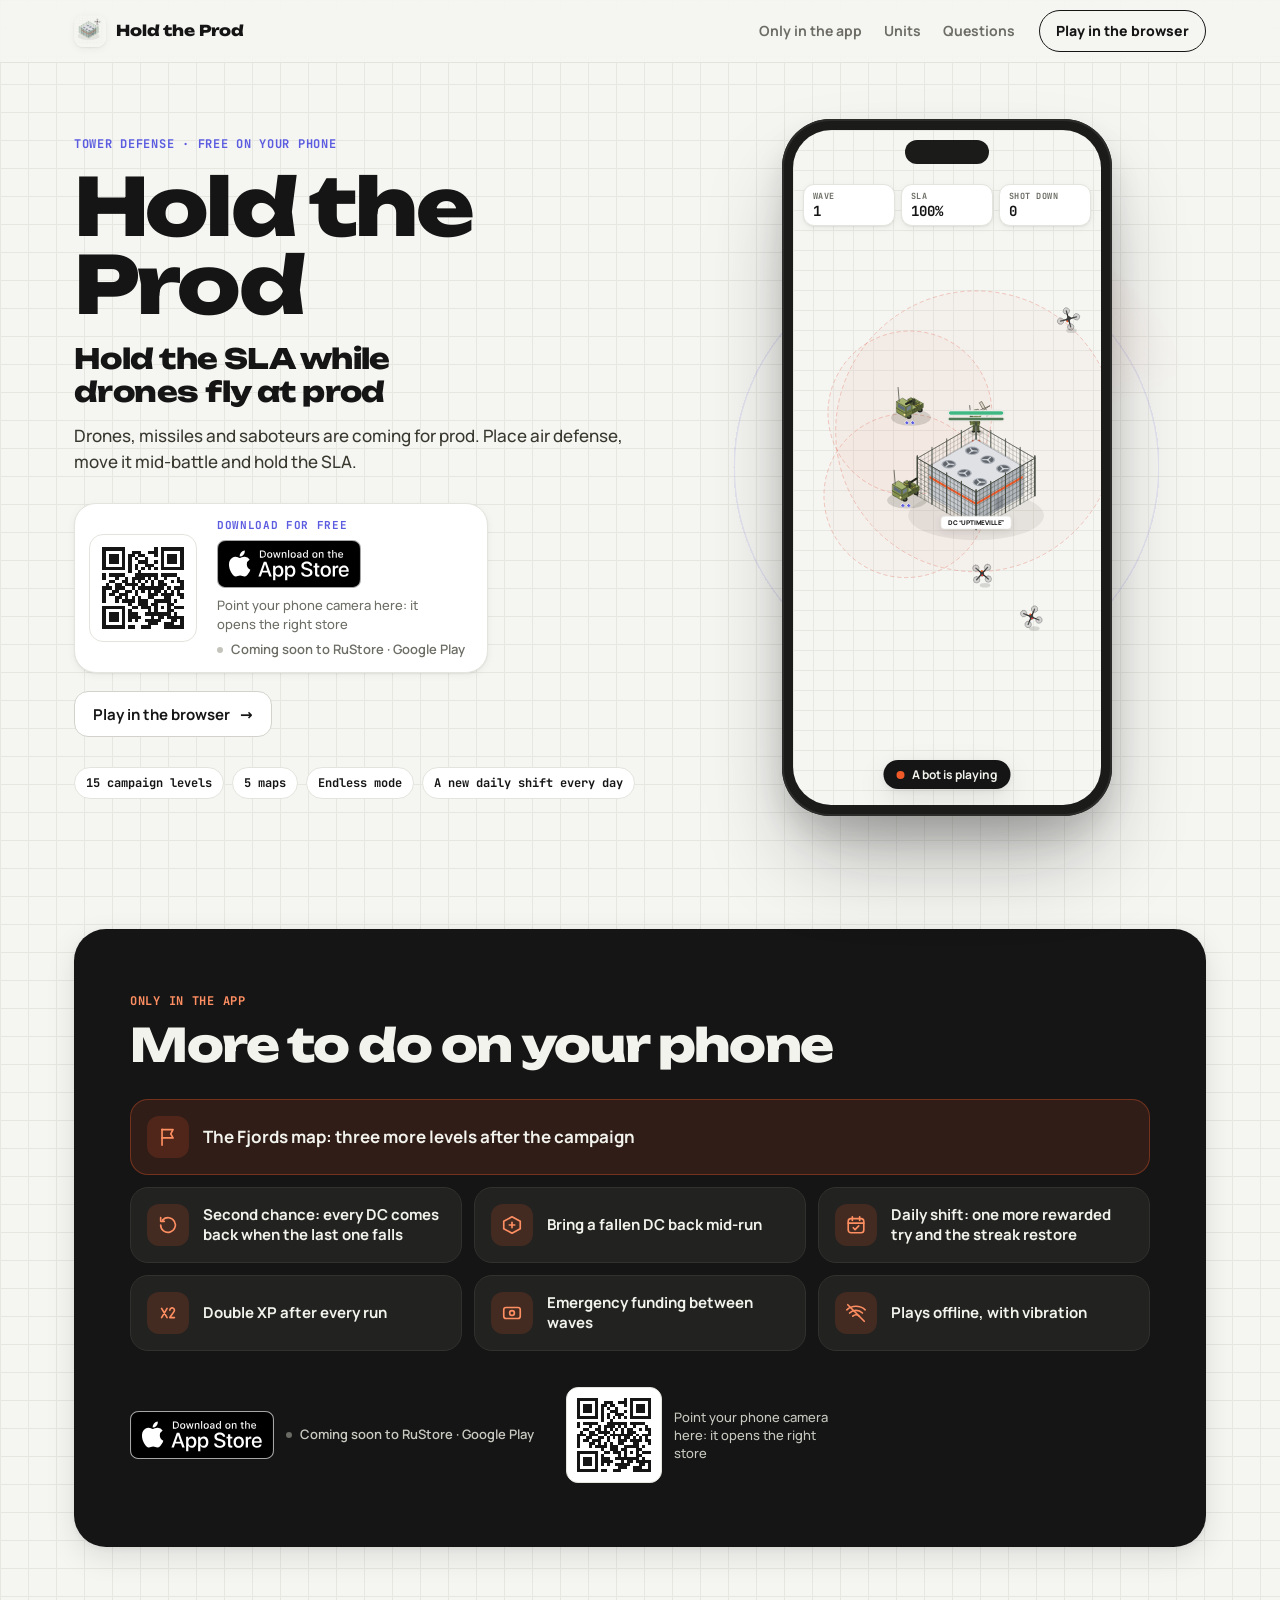
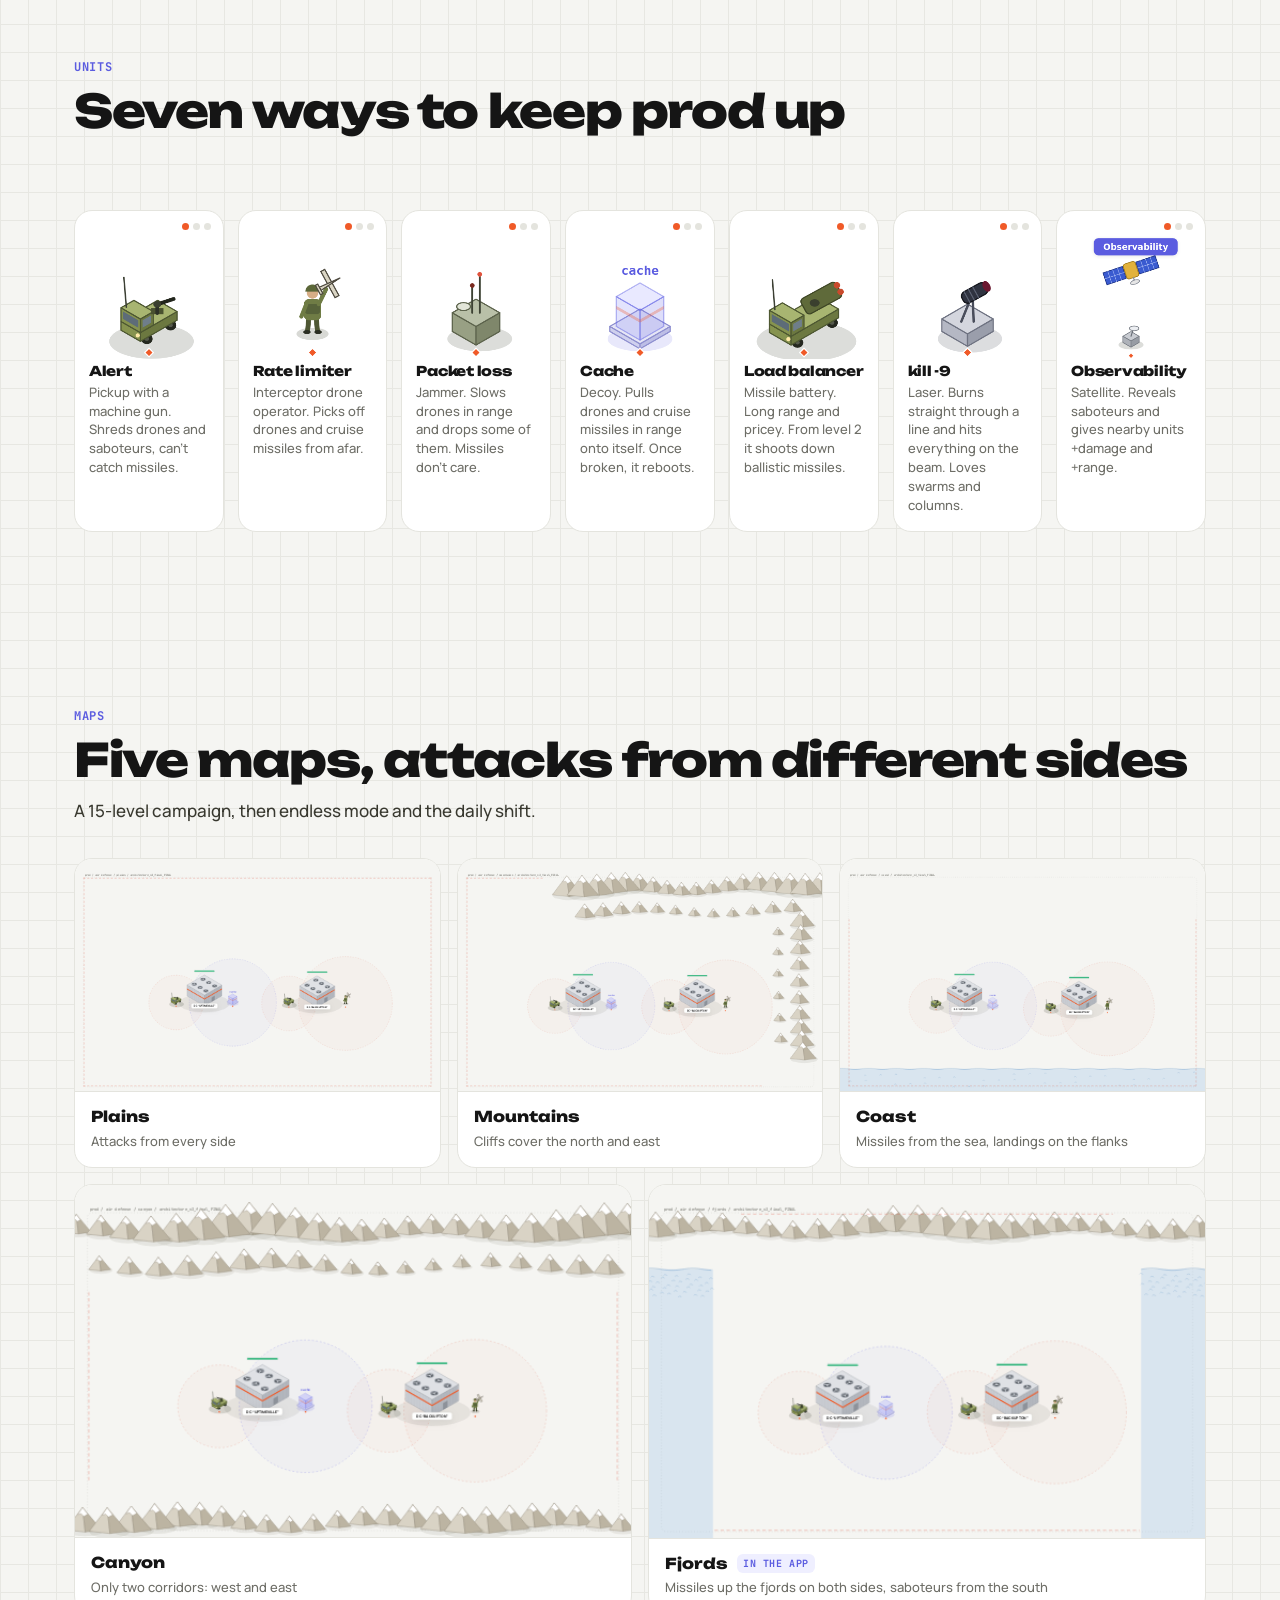
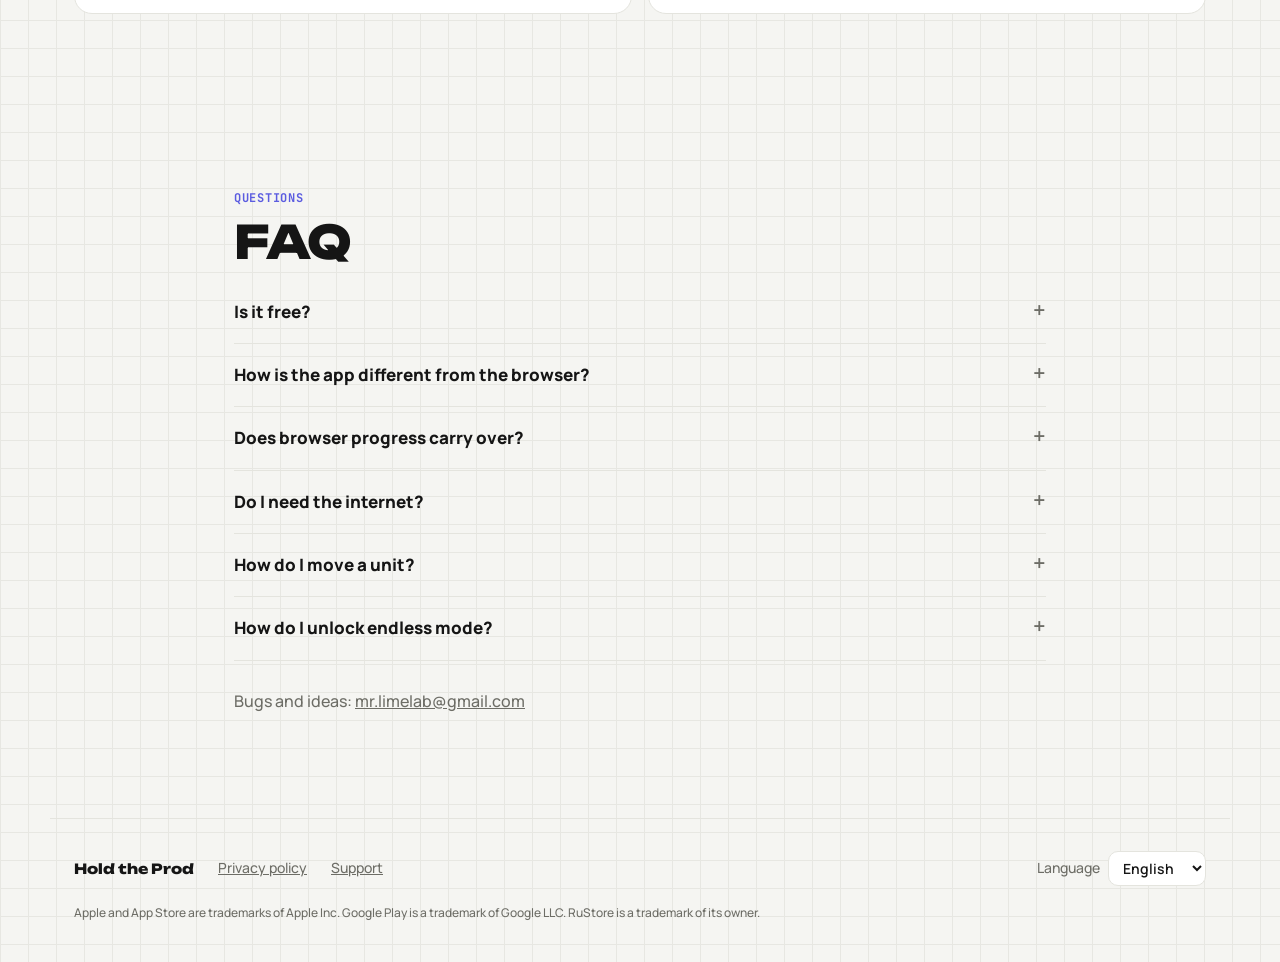
==== commit a9232126: "Обновление сайта" ====
--- a/index.html
+++ b/index.html
@@ -19,7 +19,7 @@
 <meta property="og:image:height" content="500">
 <meta name="twitter:card" content="summary_large_image">
 <meta name="apple-itunes-app" content="app-id=6823739955">
-  <script type="module" crossorigin src="./assets/index-D5YZamWx.js"></script>
+  <script type="module" crossorigin src="./assets/index-C0UR7oHO.js"></script>
   <link rel="modulepreload" crossorigin href="./assets/text-o81k3Hlo.js">
   <link rel="stylesheet" crossorigin href="./assets/text-f6hk7N0g.css">
 </head>
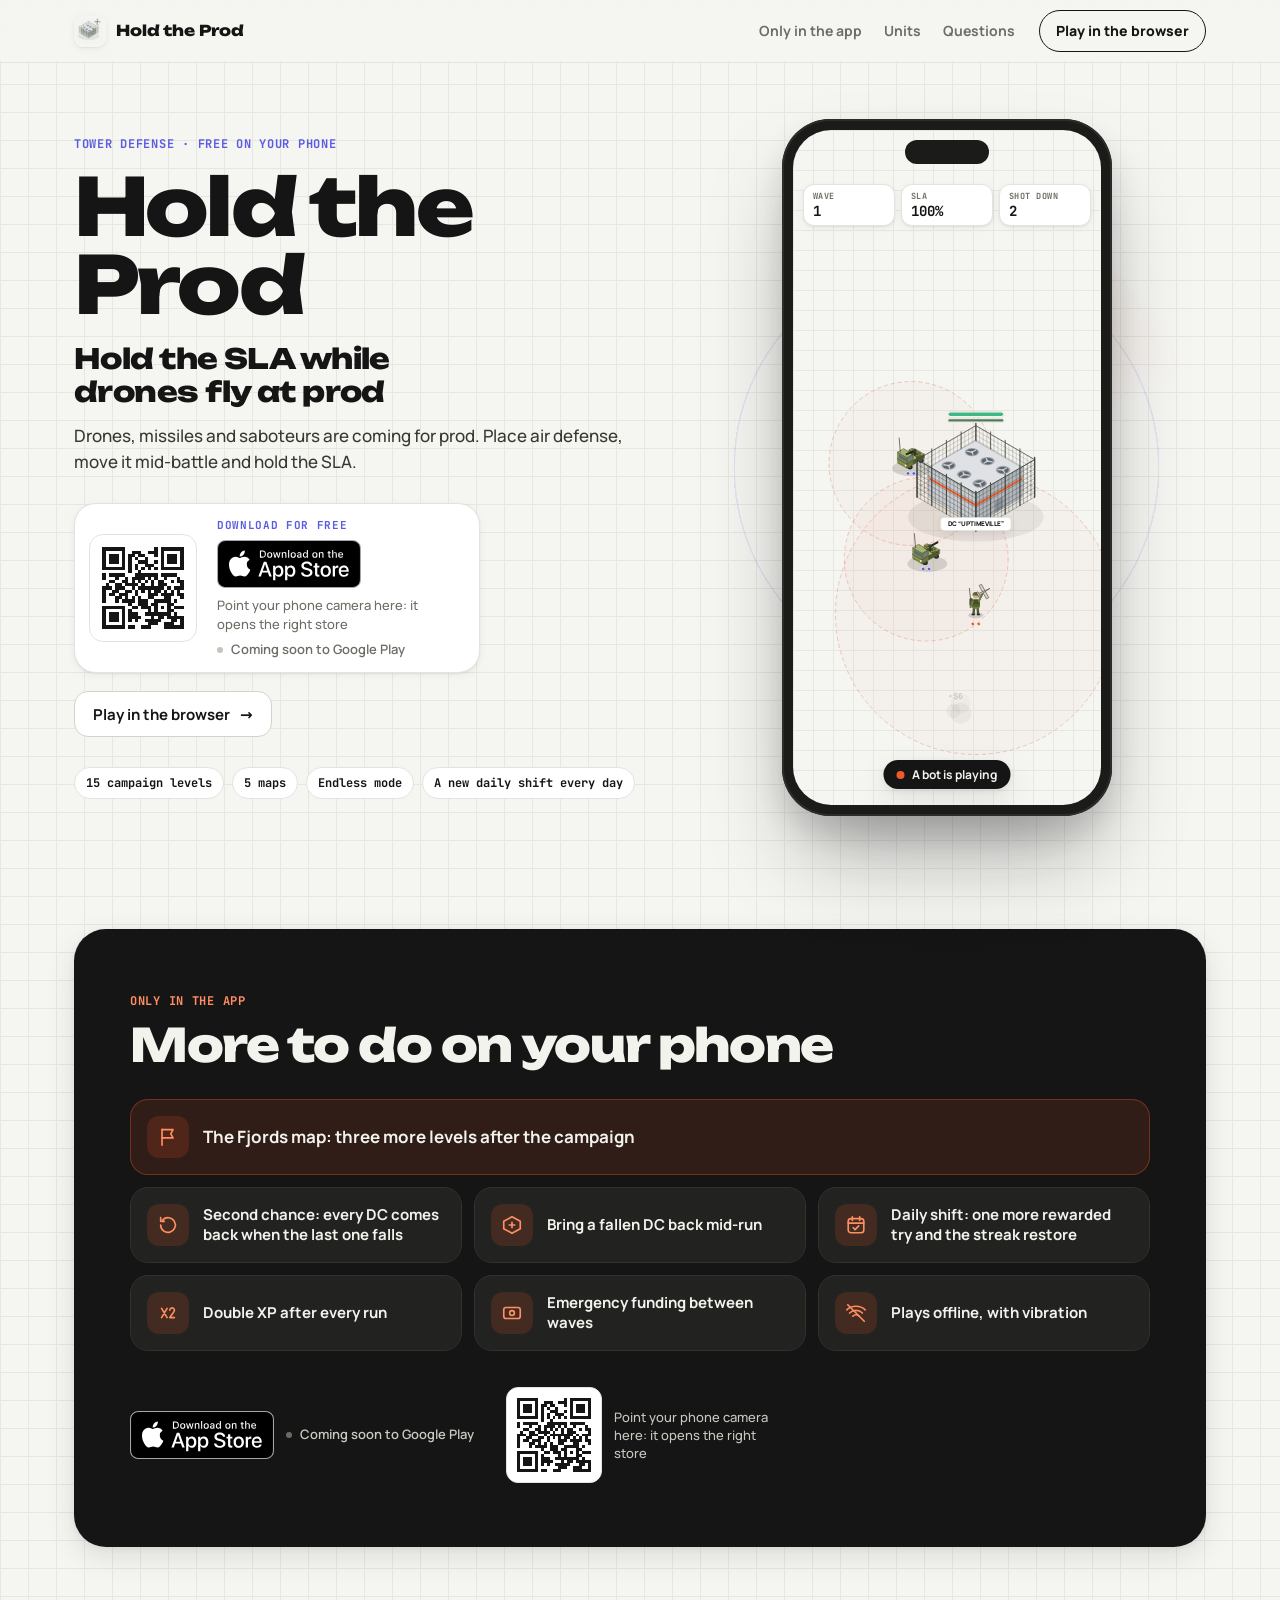
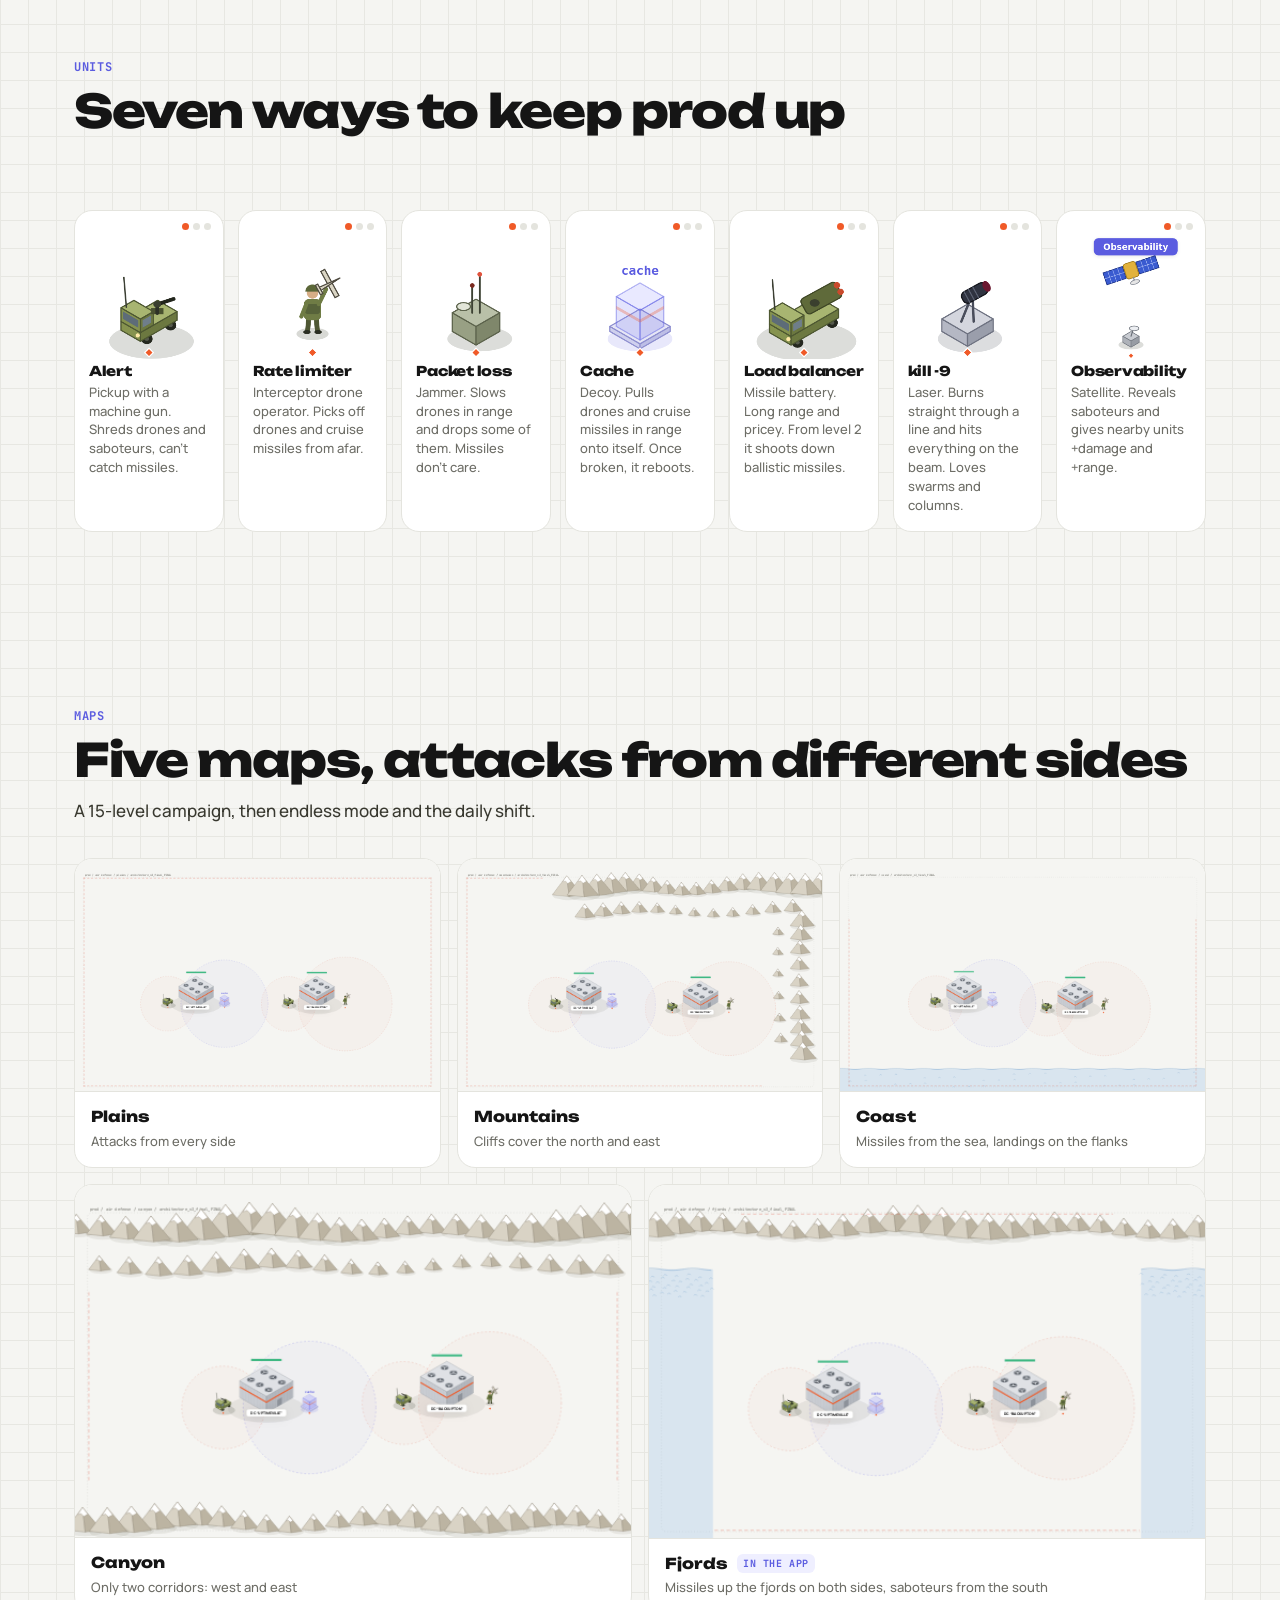
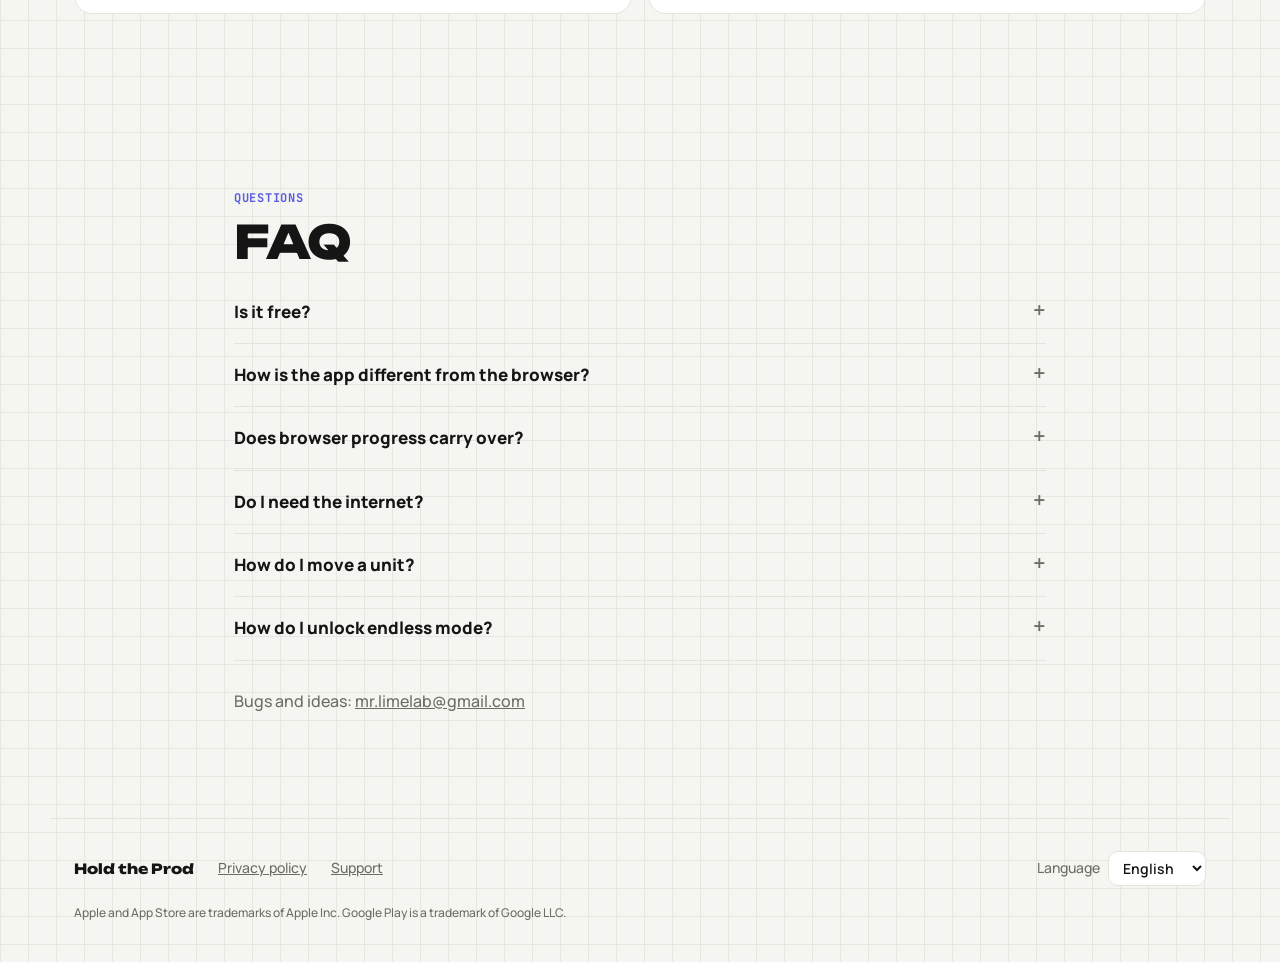
==== commit e8f3d26a: "Обновление сайта" ====
--- a/index.html
+++ b/index.html
@@ -4,7 +4,7 @@
 <meta charset="utf-8">
 <meta name="viewport" content="width=device-width, initial-scale=1, viewport-fit=cover">
 <title>Собес в бигтех — tower defense про оборону датацентра</title>
-<meta name="description" content="Дроны, ракеты и диверсанты летят на прод. Расставляйте ПВО, двигайте её прямо в бою и держите SLA. Бесплатно в RuStore, App Store и Google Play.">
+<meta name="description" content="Дроны, ракеты и диверсанты летят на прод. Расставляйте ПВО, двигайте её прямо в бою и держите SLA. Бесплатно в App Store и Google Play.">
 <meta name="theme-color" content="#f5f5f2">
 <link rel="canonical" href="https://derzhiprod.ru/">
 <link rel="icon" type="image/png" href="./assets/icon-192-Cb7BPJ0n.png">
@@ -19,8 +19,8 @@
 <meta property="og:image:height" content="500">
 <meta name="twitter:card" content="summary_large_image">
 <meta name="apple-itunes-app" content="app-id=6823739955">
-  <script type="module" crossorigin src="./assets/index-C0UR7oHO.js"></script>
-  <link rel="modulepreload" crossorigin href="./assets/text-o81k3Hlo.js">
+  <script type="module" crossorigin src="./assets/index-BjSVc5s3.js"></script>
+  <link rel="modulepreload" crossorigin href="./assets/text-39EB9ZWb.js">
   <link rel="stylesheet" crossorigin href="./assets/text-f6hk7N0g.css">
 </head>
 <body data-landing>
@@ -43,7 +43,6 @@
       <p class="lead" data-ui="lead">Дроны, ракеты и диверсанты идут на прод. Расставляйте ПВО, двигайте её прямо в бою и держите SLA.</p>
       <div class="hero-get" id="heroGet">
         <noscript>
-          <a href="https://www.rustore.ru/catalog/app/ru.gomerge.holdtheprod">RuStore</a> ·
           <a href="https://apps.apple.com/app/id6823739955">App Store</a> ·
           <a href="https://play.google.com/store/apps/details?id=ru.gomerge.holdtheprod">Google Play</a>
         </noscript>
@@ -118,7 +117,7 @@
     <a href="./info/" data-t="footer.support">Поддержка</a>
     <label class="lang"><span data-t="footer.lang">Язык</span> <select id="lang"></select></label>
   </div>
-  <p class="legal" data-t="footer.legal">Apple и App Store — товарные знаки Apple Inc. Google Play — товарный знак Google LLC. RuStore — товарный знак своего правообладателя.</p>
+  <p class="legal" data-t="footer.legal">Apple и App Store — товарные знаки Apple Inc. Google Play — товарный знак Google LLC.</p>
 </footer>
 
 <div class="dock" id="dock" hidden><div class="get" id="dockGet"></div></div>
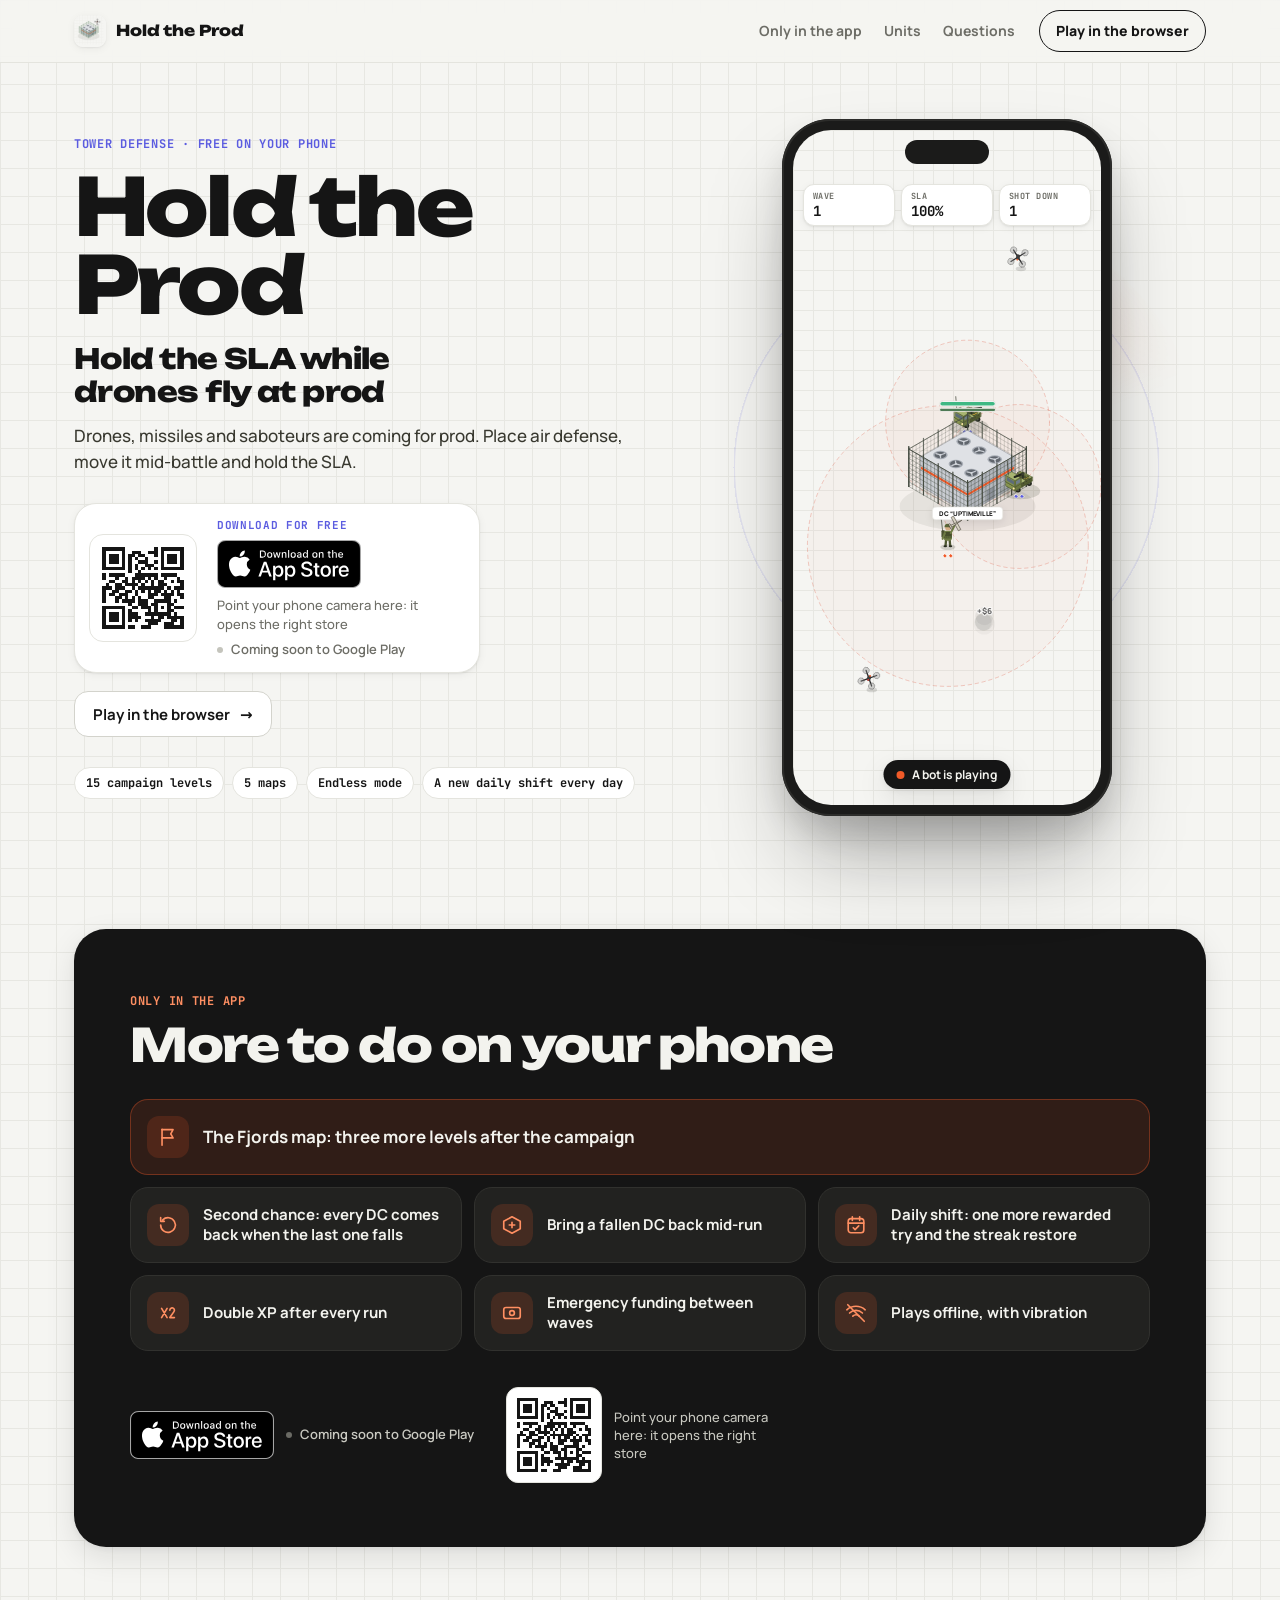
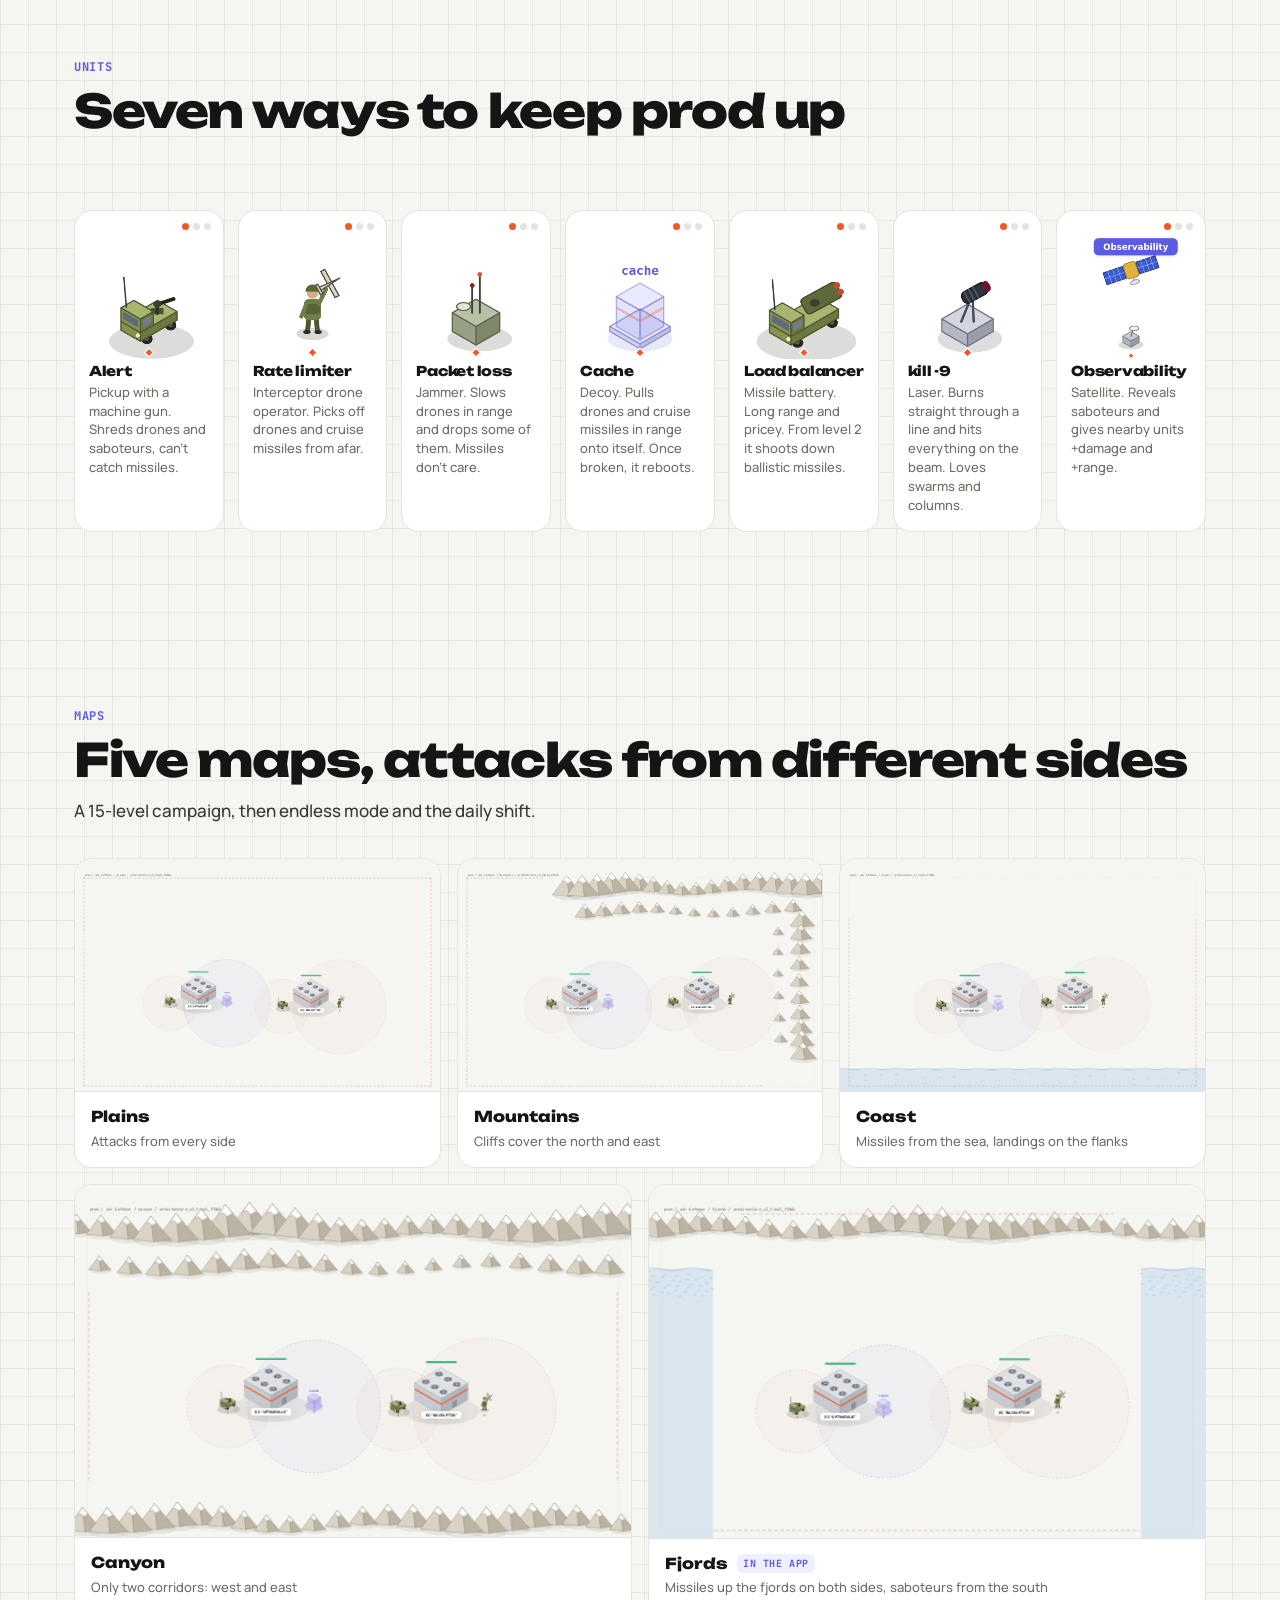
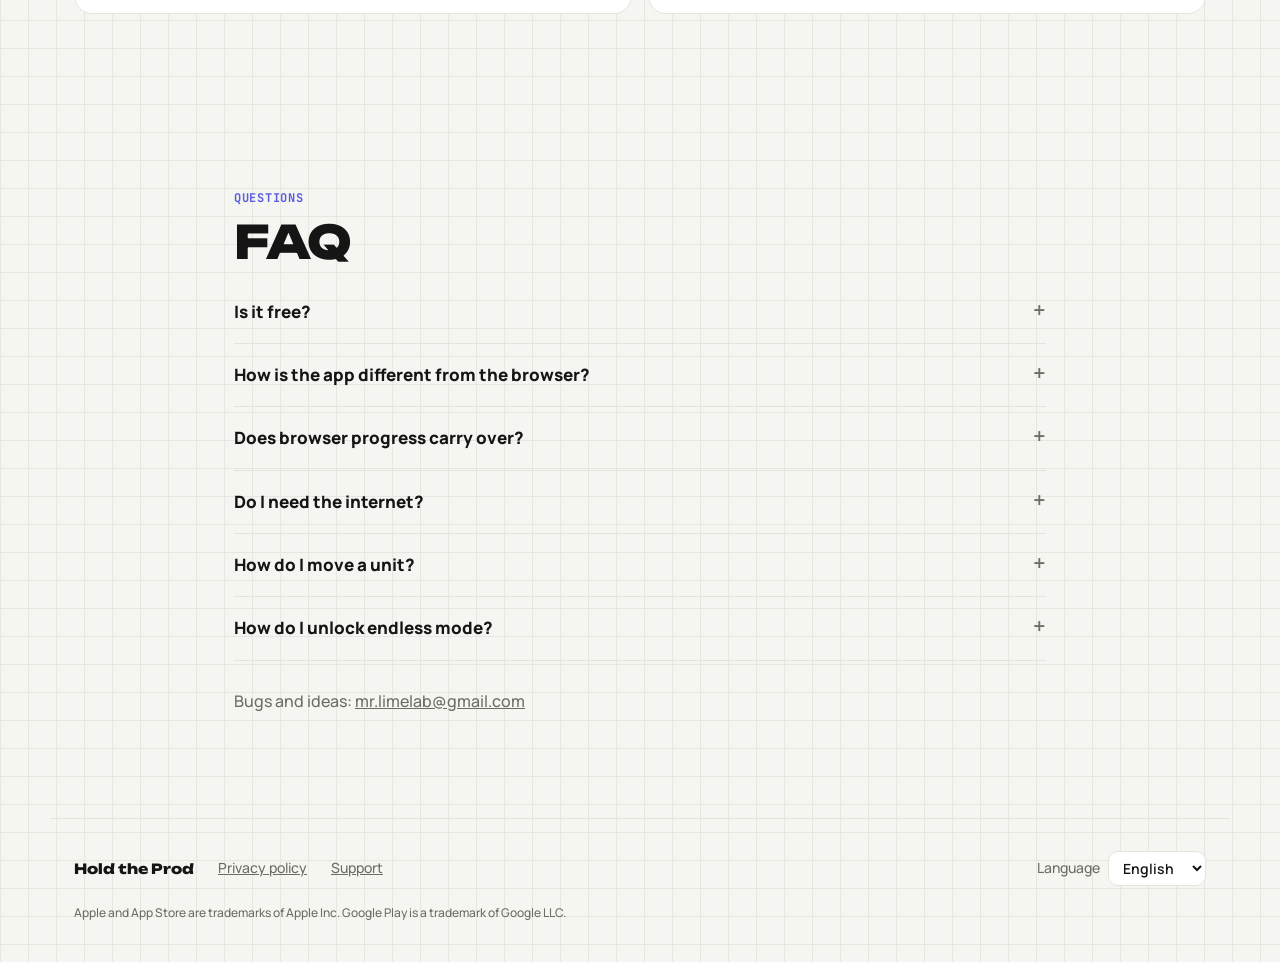
==== commit aa912831: "Обновление сайта" ====
--- a/index.html
+++ b/index.html
@@ -19,7 +19,7 @@
 <meta property="og:image:height" content="500">
 <meta name="twitter:card" content="summary_large_image">
 <meta name="apple-itunes-app" content="app-id=6823739955">
-  <script type="module" crossorigin src="./assets/index-BjSVc5s3.js"></script>
+  <script type="module" crossorigin src="./assets/index-B4ePZOfD.js"></script>
   <link rel="modulepreload" crossorigin href="./assets/text-39EB9ZWb.js">
   <link rel="stylesheet" crossorigin href="./assets/text-f6hk7N0g.css">
 </head>
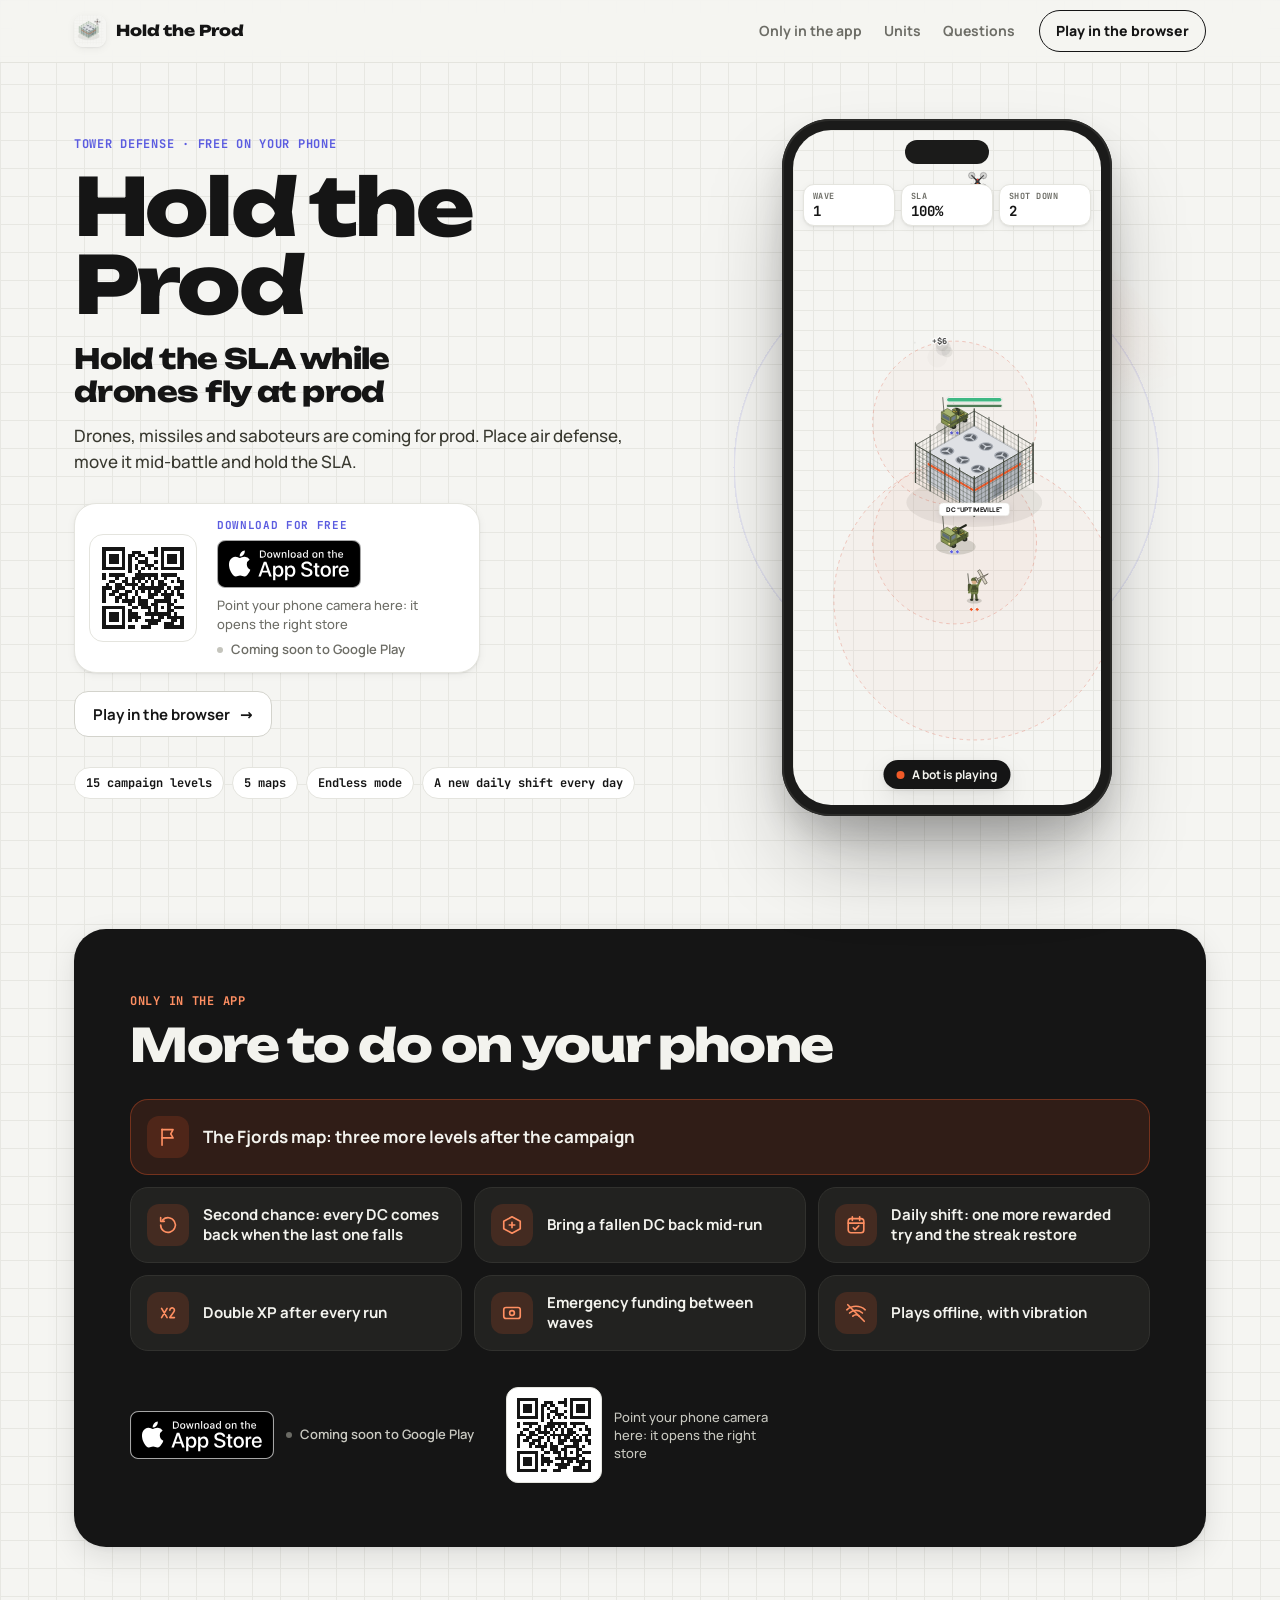
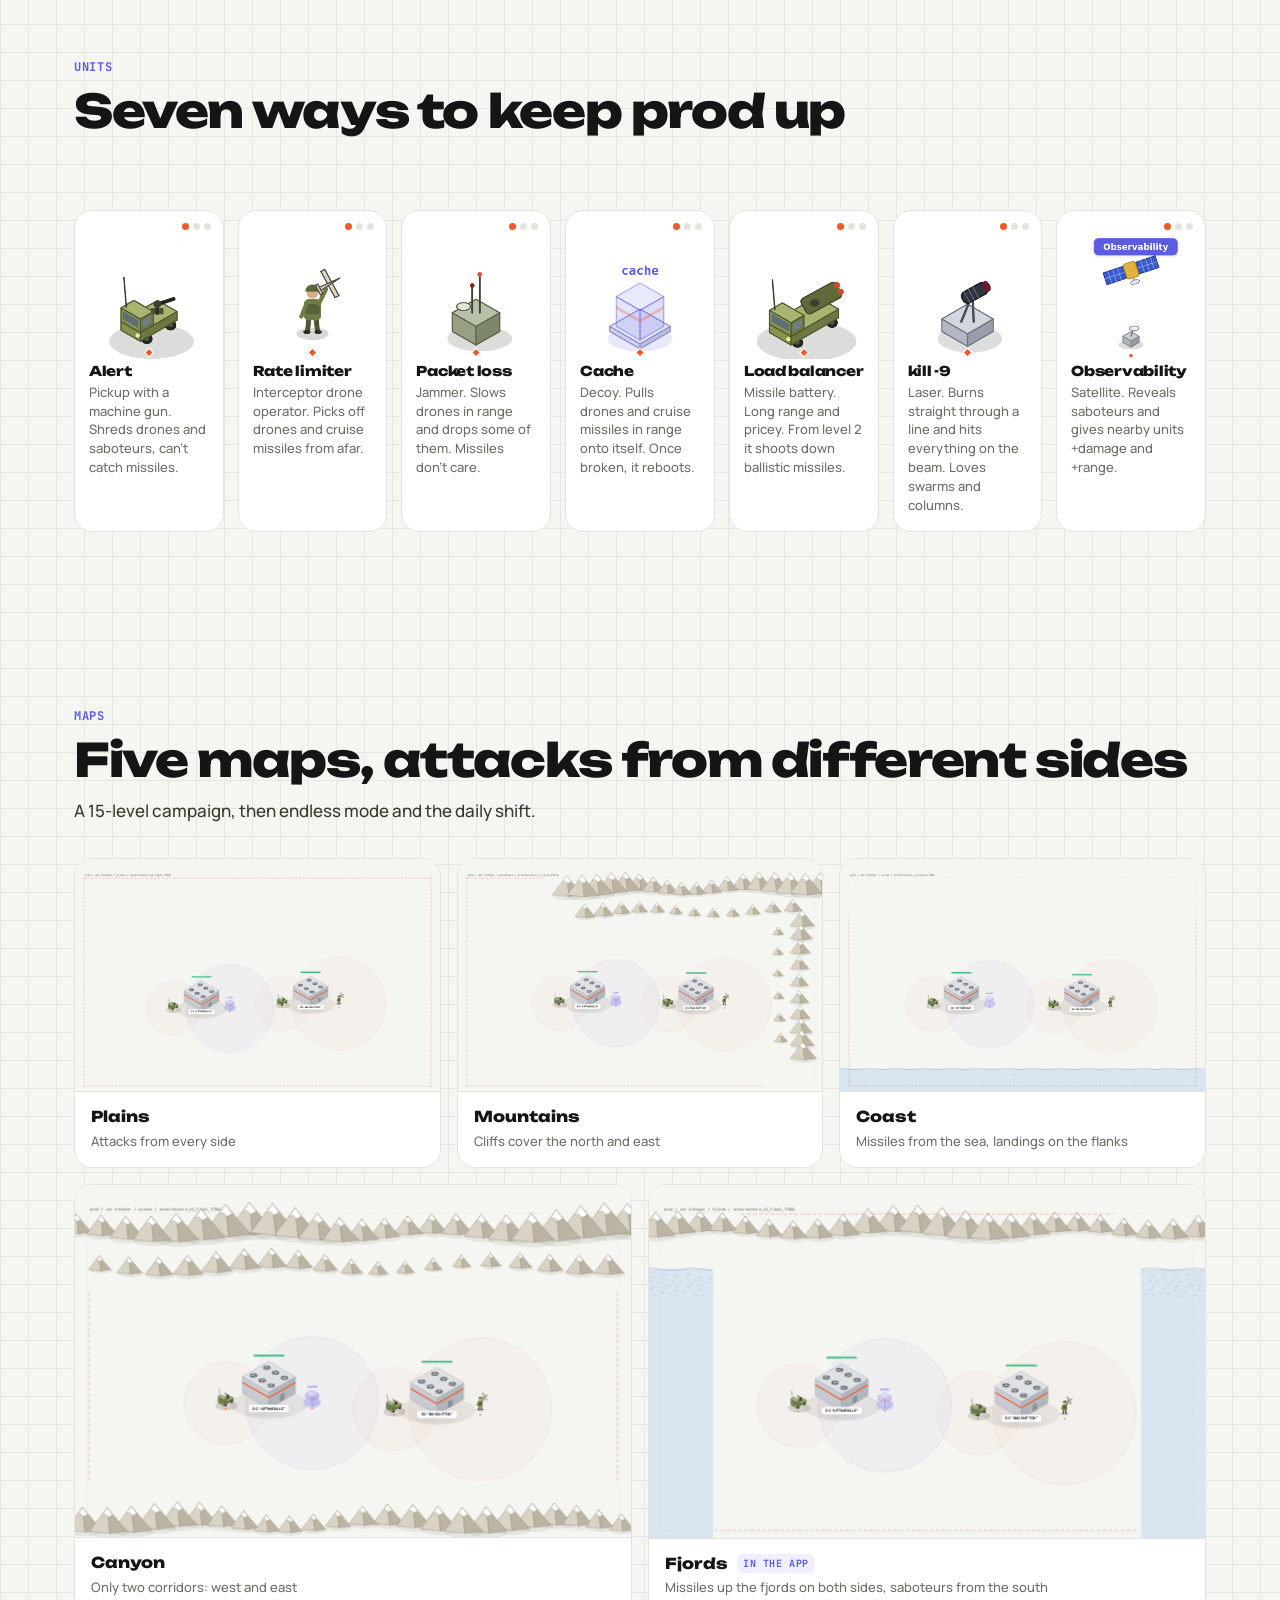
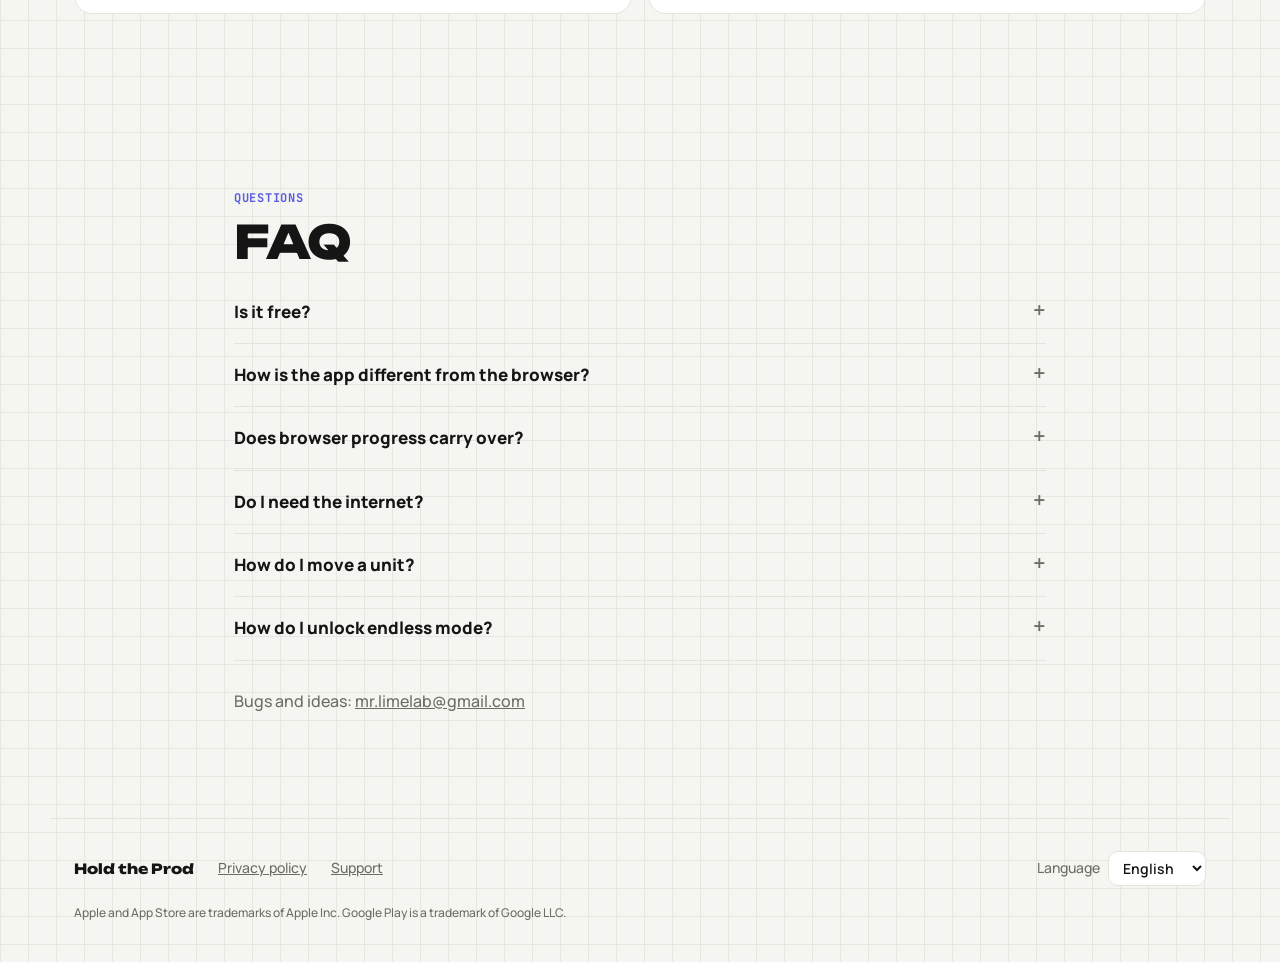
==== commit d0a52a98: "Обновление сайта" ====
--- a/index.html
+++ b/index.html
@@ -19,8 +19,8 @@
 <meta property="og:image:height" content="500">
 <meta name="twitter:card" content="summary_large_image">
 <meta name="apple-itunes-app" content="app-id=6823739955">
-  <script type="module" crossorigin src="./assets/index-B4ePZOfD.js"></script>
-  <link rel="modulepreload" crossorigin href="./assets/text-39EB9ZWb.js">
+  <script type="module" crossorigin src="./assets/index-Dnguv5kL.js"></script>
+  <link rel="modulepreload" crossorigin href="./assets/text-DhkRVvnt.js">
   <link rel="stylesheet" crossorigin href="./assets/text-f6hk7N0g.css">
 </head>
 <body data-landing>
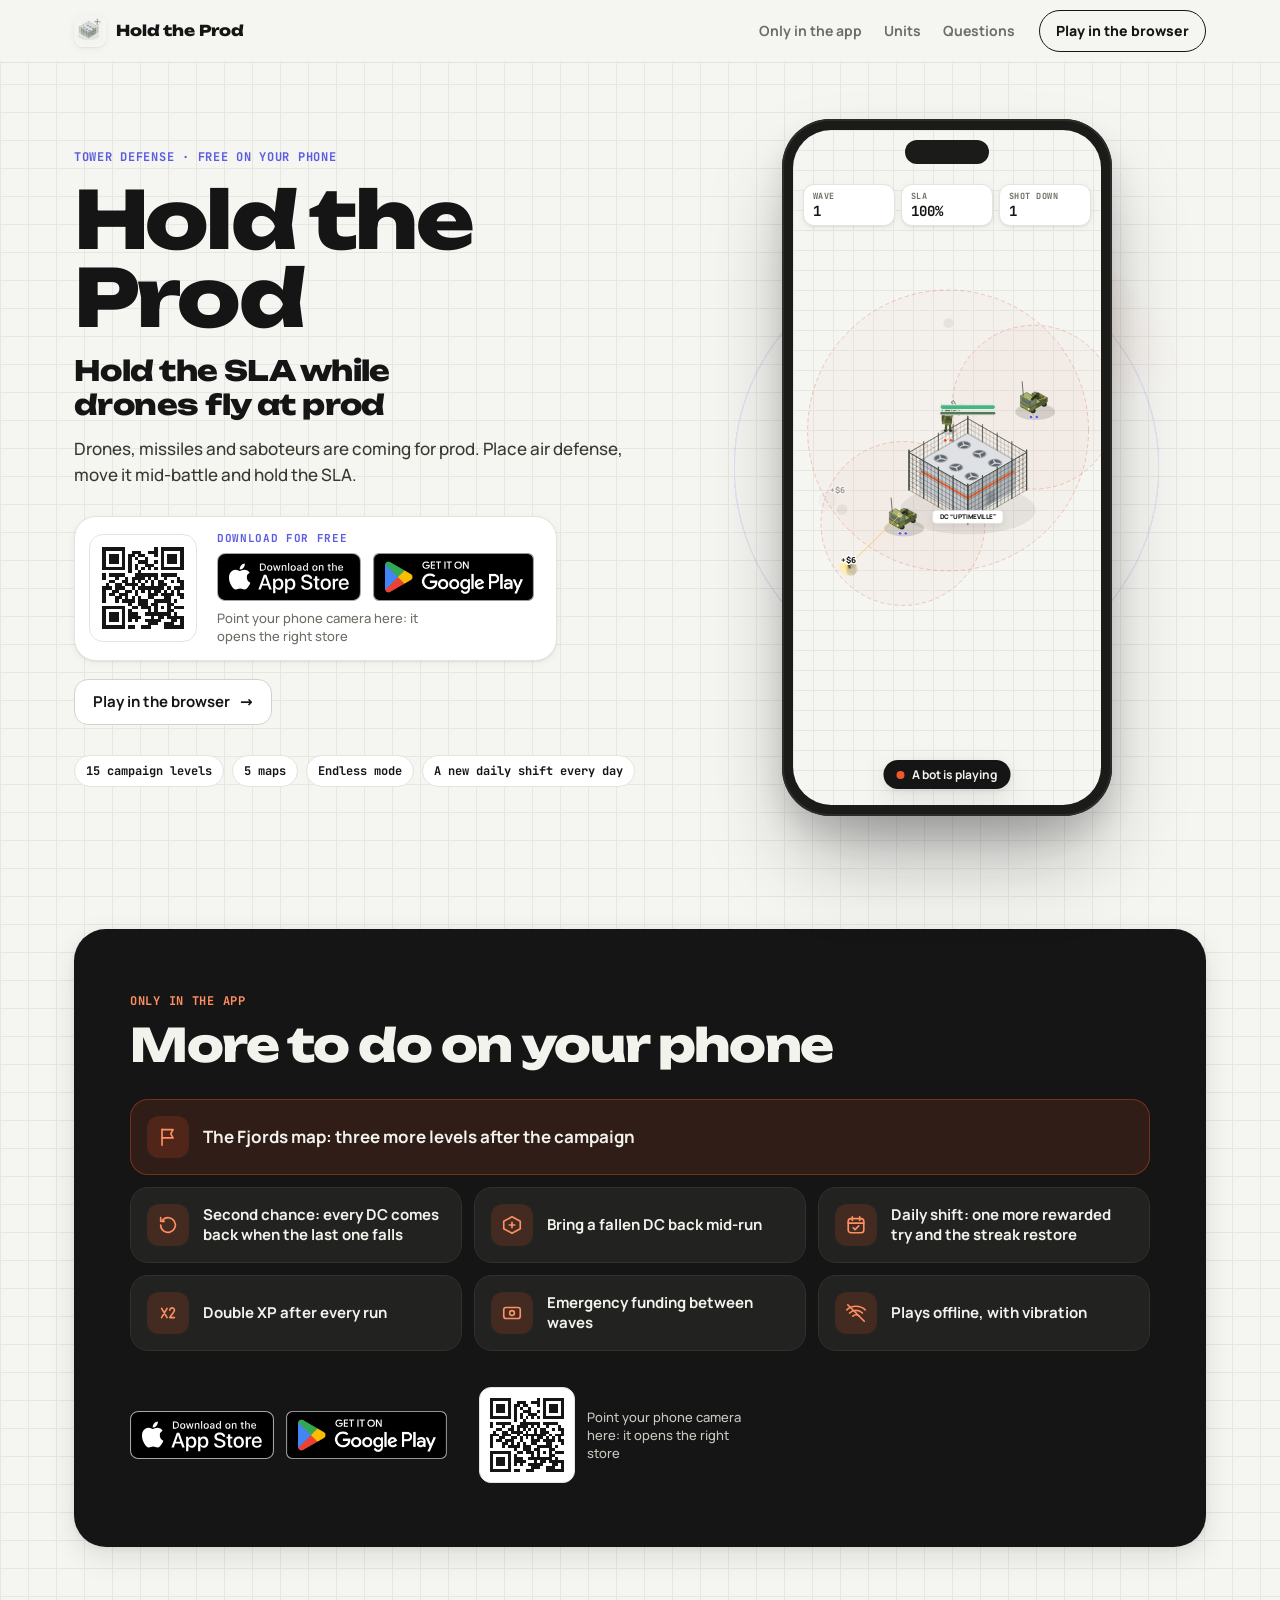
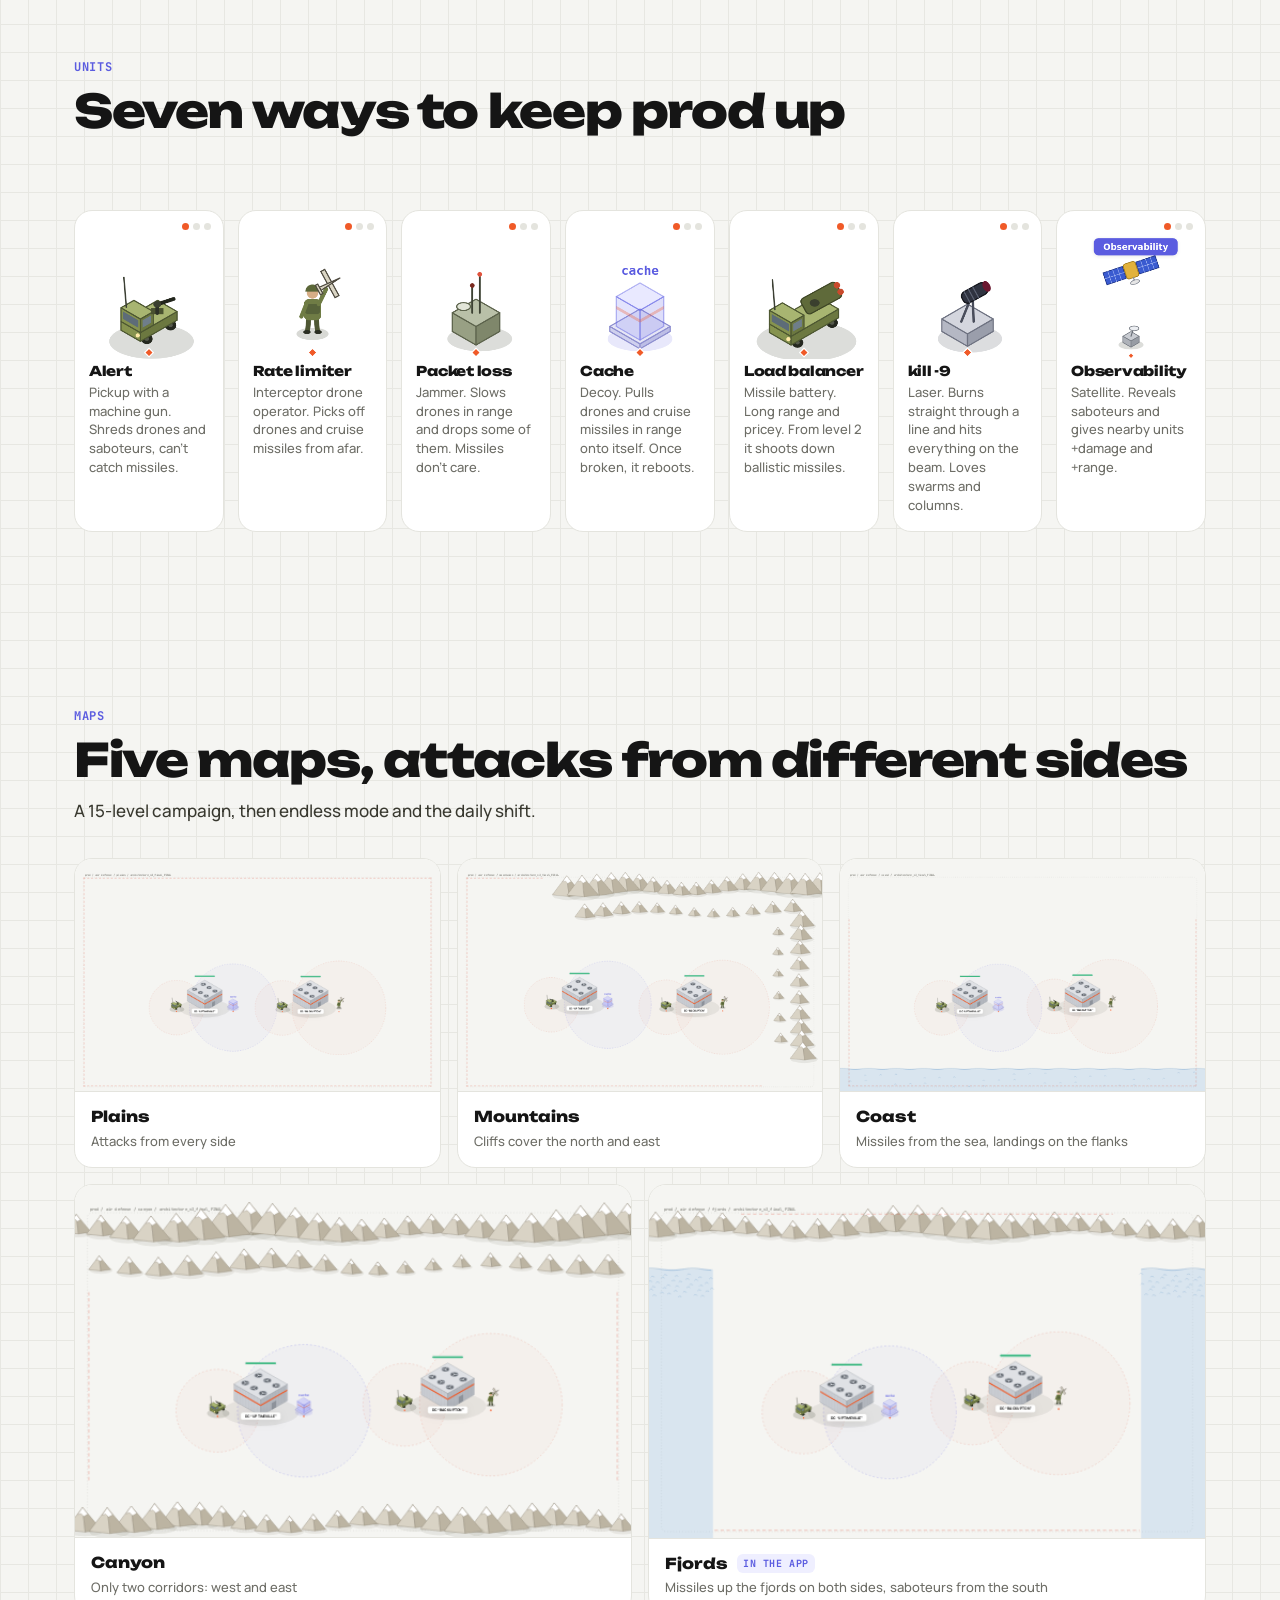
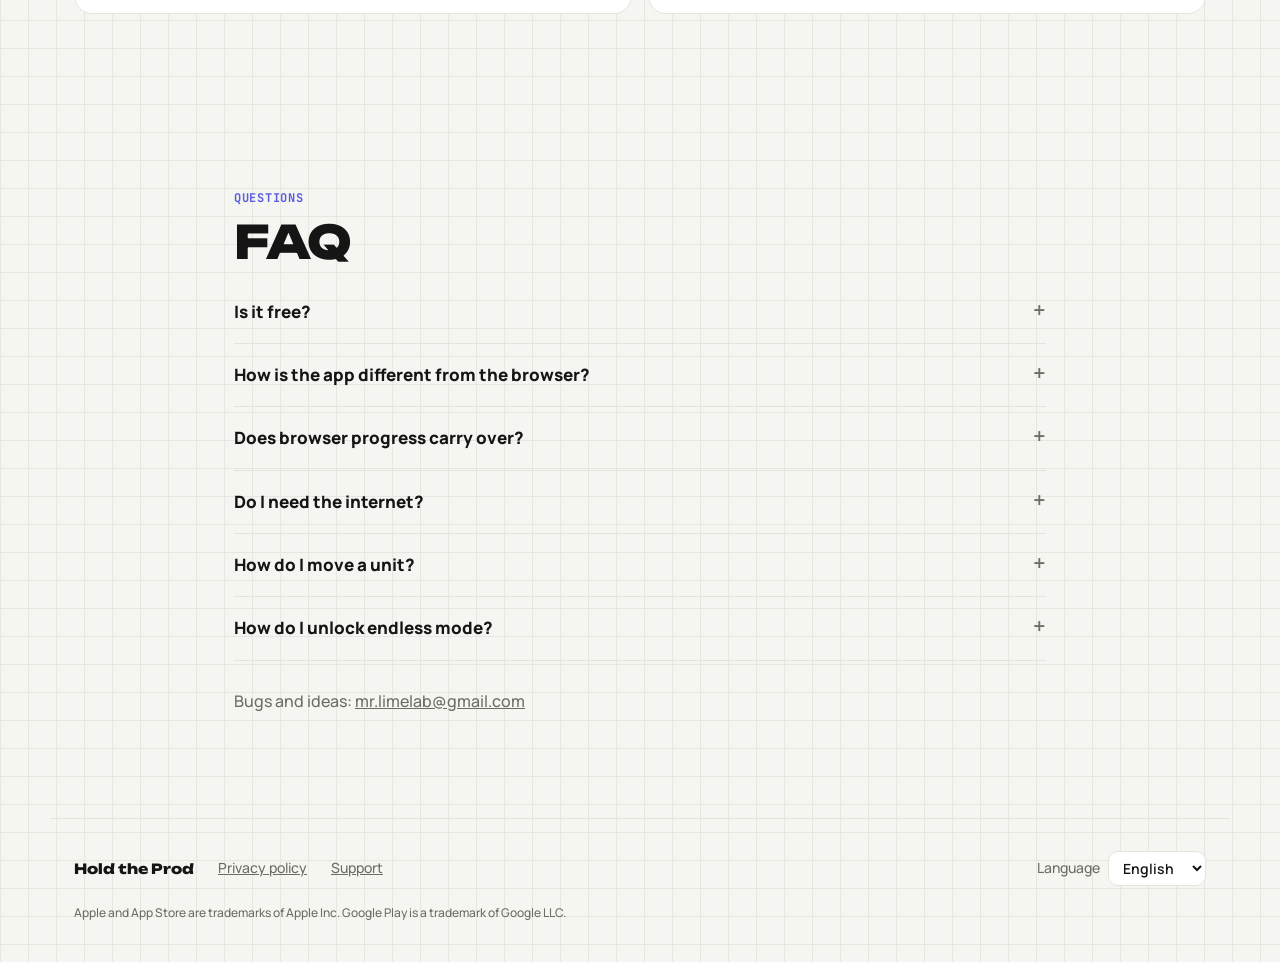
==== commit f9e537ec: "Обновление сайта" ====
--- a/index.html
+++ b/index.html
@@ -19,8 +19,8 @@
 <meta property="og:image:height" content="500">
 <meta name="twitter:card" content="summary_large_image">
 <meta name="apple-itunes-app" content="app-id=6823739955">
-  <script type="module" crossorigin src="./assets/index-Dnguv5kL.js"></script>
-  <link rel="modulepreload" crossorigin href="./assets/text-DhkRVvnt.js">
+  <script type="module" crossorigin src="./assets/index-C7G2OKm-.js"></script>
+  <link rel="modulepreload" crossorigin href="./assets/text-Dy-qrlNk.js">
   <link rel="stylesheet" crossorigin href="./assets/text-f6hk7N0g.css">
 </head>
 <body data-landing>
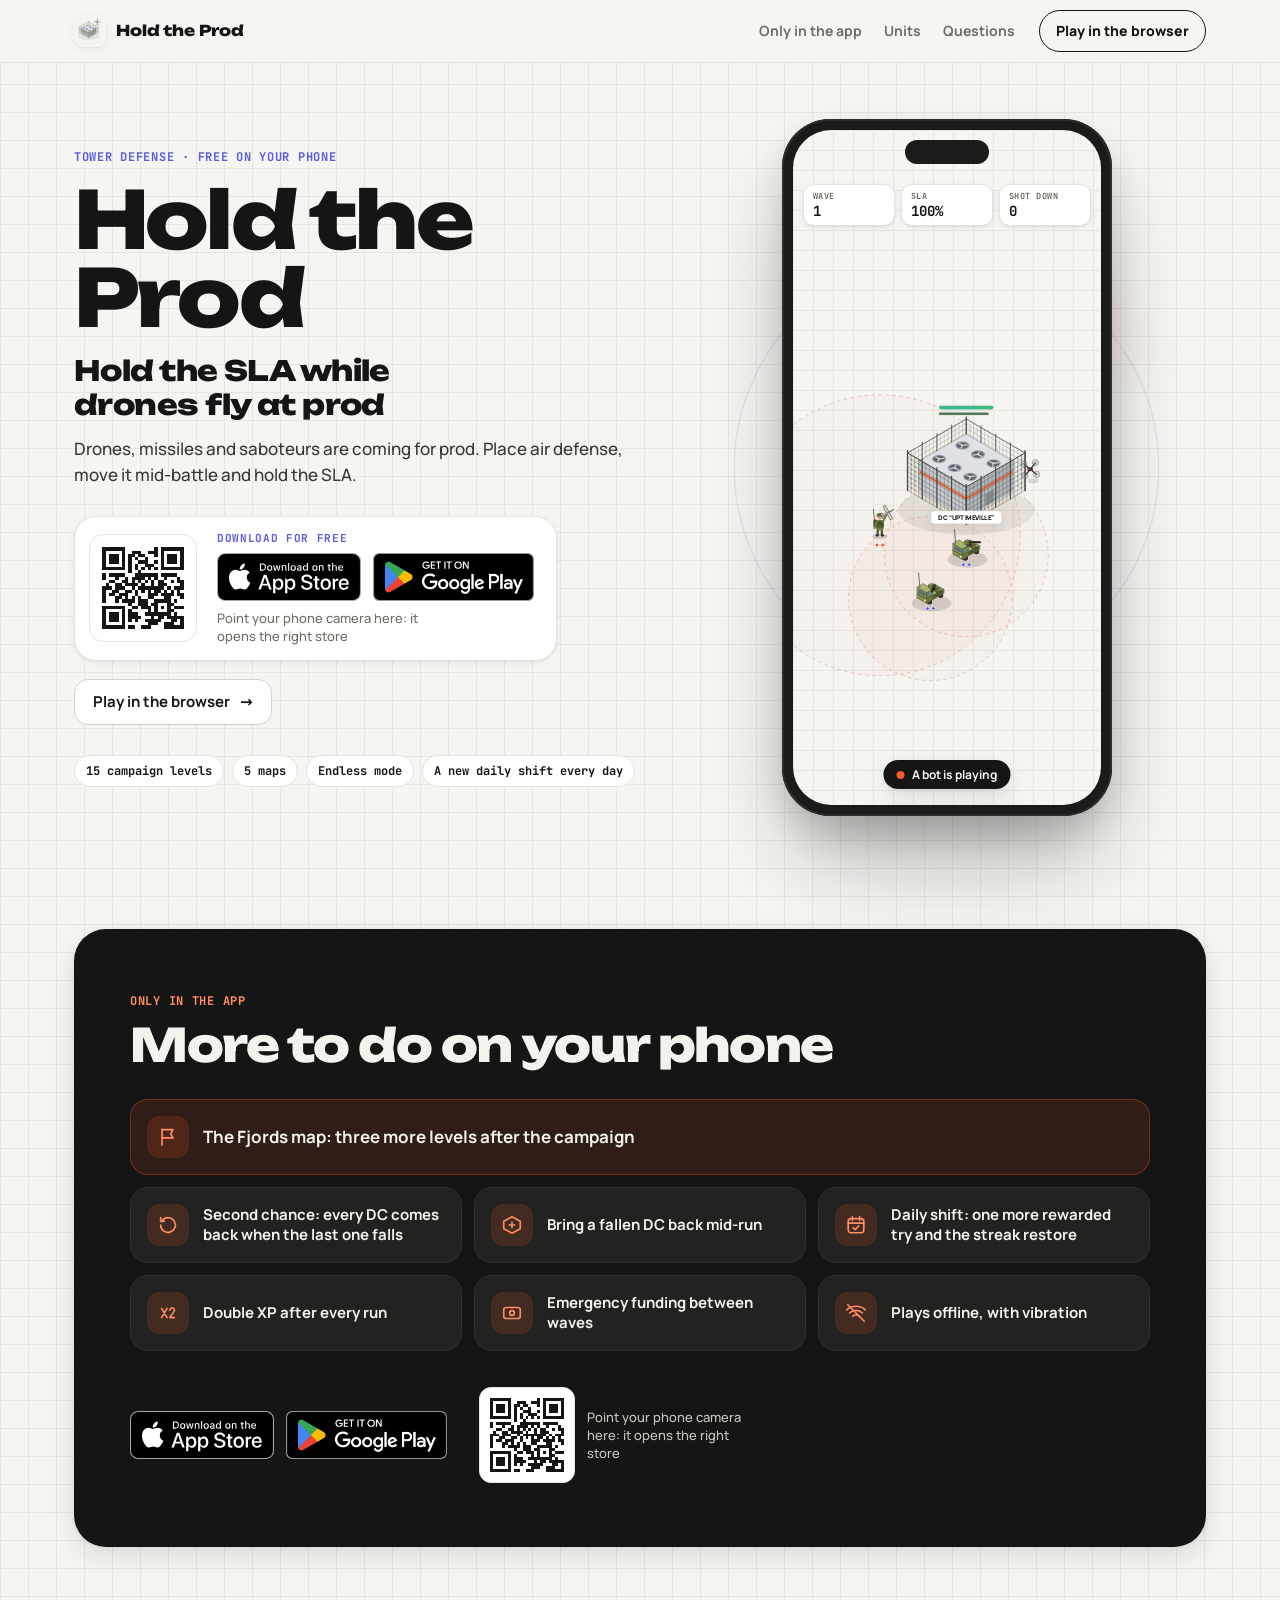
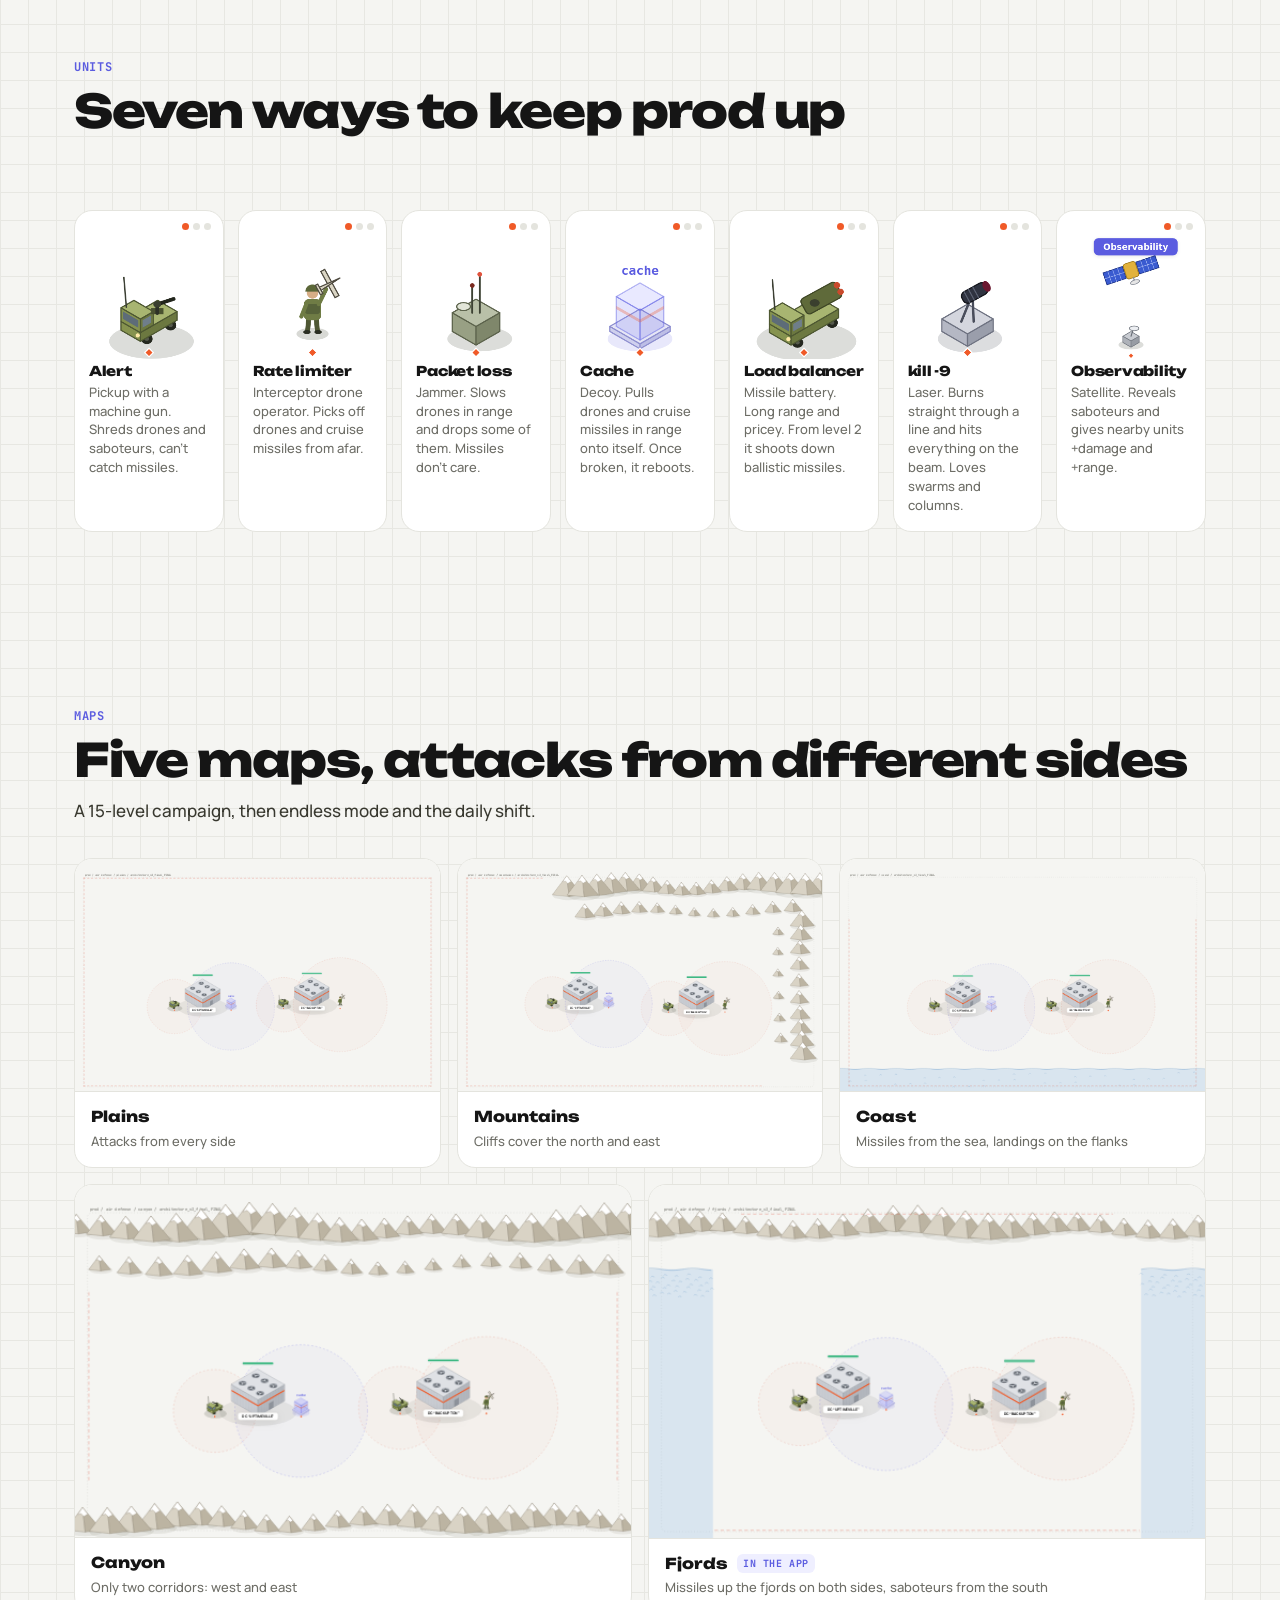
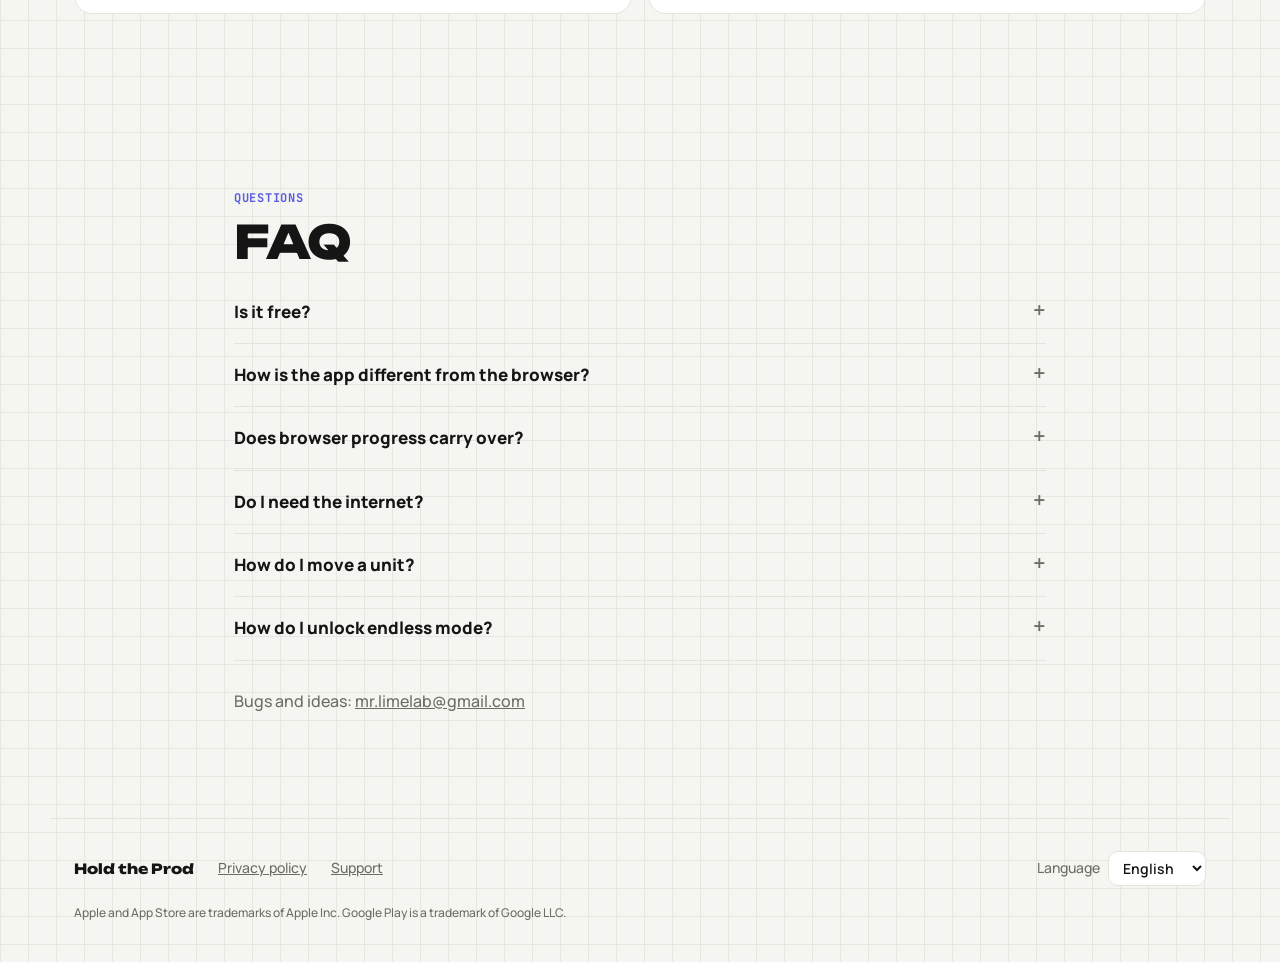
==== commit 5501a91c: "Обновление сайта" ====
--- a/index.html
+++ b/index.html
@@ -19,7 +19,7 @@
 <meta property="og:image:height" content="500">
 <meta name="twitter:card" content="summary_large_image">
 <meta name="apple-itunes-app" content="app-id=6823739955">
-  <script type="module" crossorigin src="./assets/index-C7G2OKm-.js"></script>
+  <script type="module" crossorigin src="./assets/index-D2ay83cE.js"></script>
   <link rel="modulepreload" crossorigin href="./assets/text-Dy-qrlNk.js">
   <link rel="stylesheet" crossorigin href="./assets/text-f6hk7N0g.css">
 </head>
